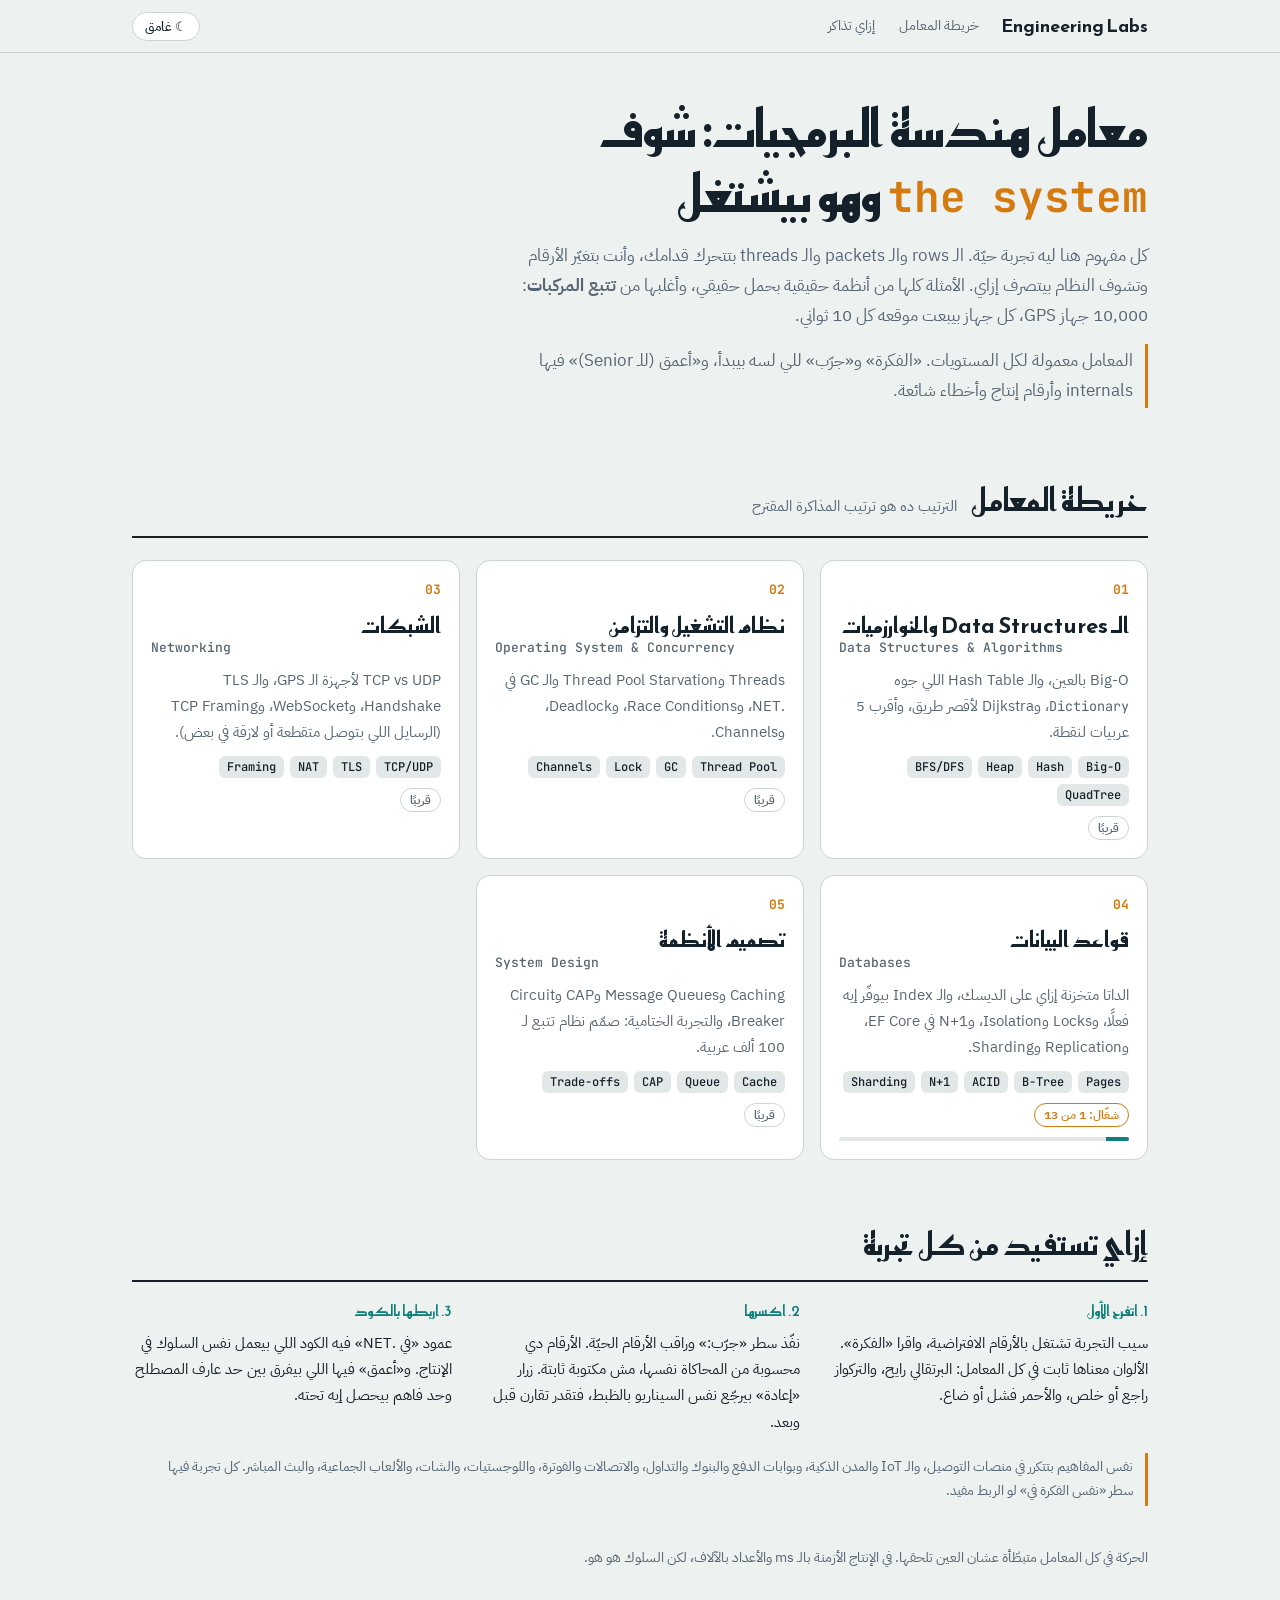
==== index.html @ b07ad706 "chore: project rules, roadmap, shared engine/theme and home page - CLAUDE.md: structure, sim contrac" ====
<!doctype html>
<html lang="ar" dir="rtl">
<head>
<meta charset="utf-8">
<meta name="viewport" content="width=device-width,initial-scale=1">
<title>Engineering Labs</title>
<meta name="description" content="معامل تفاعلية بالعربي لمفاهيم هندسة البرمجيات: Databases، OS، Networking، DSA، System Design، بمحاكاة حيّة من عالم تتبع المركبات.">
<script>try{var t=localStorage.getItem('labs-theme');if(t)document.documentElement.setAttribute('data-theme',t)}catch(e){}</script>
<link rel="preconnect" href="https://fonts.googleapis.com">
<link rel="preconnect" href="https://fonts.gstatic.com" crossorigin>
<link rel="stylesheet" href="https://fonts.googleapis.com/css2?family=IBM+Plex+Sans+Arabic:wght@400;500;600;700&family=JetBrains+Mono:wght@400;600;700&family=Reem+Kufi:wght@500;700&display=swap">
<link rel="stylesheet" href="shared/theme.css">
</head>
<body>
<header class="topbar"><div class="topbar-in">
  <a class="brand" href="./">Engineering Labs</a>
  <nav class="topnav" aria-label="المعامل">
    <a href="#map">خريطة المعامل</a><a href="#how">إزاي تذاكر</a>
  </nav>
  <button class="theme-btn" type="button">الوضع</button>
</div></header>

<main class="wrap">
<section class="hero">
  <h1>معامل هندسة البرمجيات: شوف <span class="en">the system</span> وهو بيشتغل</h1>
  <p>كل مفهوم هنا ليه تجربة حيّة. الـ rows والـ packets والـ threads بتتحرك قدامك، وأنت بتغيّر الأرقام وتشوف النظام بيتصرف إزاي. الأمثلة كلها من أنظمة حقيقية بحمل حقيقي، وأغلبها من <b>تتبع المركبات</b>: 10,000 جهاز GPS، كل جهاز بيبعت موقعه كل 10 ثواني.</p>
  <p class="note">المعامل معمولة لكل المستويات. «الفكرة» و«جرّب» للي لسه بيبدأ، و«أعمق (للـ Senior)» فيها internals وأرقام إنتاج وأخطاء شائعة.</p>
</section>

<section class="chapter" id="map">
  <div class="chapter-head"><h2>خريطة المعامل</h2><p>الترتيب ده هو ترتيب المذاكرة المقترح</p></div>
  <div class="labs-grid">

    <div class="lab-tile" aria-disabled="true">
      <span class="num">01</span>
      <h3>الـ Data Structures والخوارزميات<span class="en">Data Structures &amp; Algorithms</span></h3>
      <p>Big-O بالعين، والـ Hash Table اللي جوه <code>Dictionary</code>، وDijkstra لأقصر طريق، وأقرب 5 عربيات لنقطة.</p>
      <div class="chips"><span class="chip">Big-O</span><span class="chip">Hash</span><span class="chip">Heap</span><span class="chip">BFS/DFS</span><span class="chip">QuadTree</span></div>
      <span class="status soon">قريبًا</span>
    </div>

    <div class="lab-tile" aria-disabled="true">
      <span class="num">02</span>
      <h3>نظام التشغيل والتزامن<span class="en">Operating System &amp; Concurrency</span></h3>
      <p>Threads وThread Pool Starvation والـ GC في .NET، وRace Conditions، وDeadlock، وChannels.</p>
      <div class="chips"><span class="chip">Thread Pool</span><span class="chip">GC</span><span class="chip">Lock</span><span class="chip">Channels</span></div>
      <span class="status soon">قريبًا</span>
    </div>

    <div class="lab-tile" aria-disabled="true">
      <span class="num">03</span>
      <h3>الشبكات<span class="en">Networking</span></h3>
      <p>TCP vs UDP لأجهزة الـ GPS، والـ TLS Handshake، وWebSocket، وTCP Framing (الرسايل اللي بتوصل متقطعة أو لازقة في بعض).</p>
      <div class="chips"><span class="chip">TCP/UDP</span><span class="chip">TLS</span><span class="chip">NAT</span><span class="chip">Framing</span></div>
      <span class="status soon">قريبًا</span>
    </div>

    <a class="lab-tile" href="labs/databases/">
      <span class="num">04</span>
      <h3>قواعد البيانات<span class="en">Databases</span></h3>
      <p>الداتا متخزنة إزاي على الديسك، والـ Index بيوفّر إيه فعلًا، وLocks وIsolation، وN+1 في EF Core، وReplication وSharding.</p>
      <div class="chips"><span class="chip">Pages</span><span class="chip">B-Tree</span><span class="chip">ACID</span><span class="chip">N+1</span><span class="chip">Sharding</span></div>
      <span class="status wip">شغّال: 1 من 13</span>
      <div class="progress" aria-hidden="true"><i style="width:8%"></i></div>
    </a>

    <div class="lab-tile" aria-disabled="true">
      <span class="num">05</span>
      <h3>تصميم الأنظمة<span class="en">System Design</span></h3>
      <p>Caching وMessage Queues وCAP وCircuit Breaker، والتجربة الختامية: صمّم نظام تتبع لـ 100 ألف عربية.</p>
      <div class="chips"><span class="chip">Cache</span><span class="chip">Queue</span><span class="chip">CAP</span><span class="chip">Trade-offs</span></div>
      <span class="status soon">قريبًا</span>
    </div>

  </div>
</section>

<section class="chapter" id="how">
  <div class="chapter-head"><h2>إزاي تستفيد من كل تجربة</h2></div>
  <div class="explain" style="border-top:0">
    <div><h4>1. اتفرج الأول</h4><p>سيب التجربة تشتغل بالأرقام الافتراضية، واقرا «الفكرة». الألوان معناها ثابت في كل المعامل: البرتقالي رايح، والتركواز راجع أو خلص، والأحمر فشل أو ضاع.</p></div>
    <div><h4>2. اكسرها</h4><p>نفّذ سطر «جرّب:» وراقب الأرقام الحيّة. الأرقام دي محسوبة من المحاكاة نفسها، مش مكتوبة ثابتة. زرار «إعادة» بيرجّع نفس السيناريو بالظبط، فتقدر تقارن قبل وبعد.</p></div>
    <div><h4>3. اربطها بالكود</h4><p>عمود «في .NET» فيه الكود اللي بيعمل نفس السلوك في الإنتاج. و«أعمق» فيها اللي بيفرق بين حد عارف المصطلح وحد فاهم بيحصل إيه تحته.</p></div>
  </div>
  <p class="note" style="margin-top:18px">نفس المفاهيم بتتكرر في منصات التوصيل، والـ IoT والمدن الذكية، وبوابات الدفع والبنوك والتداول، والاتصالات والفوترة، واللوجستيات، والشات، والألعاب الجماعية، والبث المباشر. كل تجربة فيها سطر «نفس الفكرة في» لو الربط مفيد.</p>
</section>

<footer class="page-foot">الحركة في كل المعامل متبطّأة عشان العين تلحقها. في الإنتاج الأزمنة بالـ ms والأعداد بالآلاف، لكن السلوك هو هو.</footer>
</main>

<script src="shared/helpers.js"></script>
<script src="shared/engine.js"></script>
<script>Lab.boot()</script>
</body>
</html>
---- shared/theme.css ----
/* Engineering Labs — shared theme. Tokens only; no hardcoded colors elsewhere. */
:root{
  --bg:#EDF1F0; --surface:#FFFFFF; --sunk:#E2E8E7; --ink:#14202A; --muted:#566573; --line:#CBD5D7;
  --accent:#D47A0E; --accent-2:#11807A; --violet:#5D55A6; --good:#2C8A4D; --bad:#C2412D;
  --f-display:"Reem Kufi","IBM Plex Sans Arabic",system-ui,sans-serif;
  --f-body:"IBM Plex Sans Arabic",system-ui,-apple-system,"Segoe UI",Tahoma,sans-serif;
  --f-mono:"JetBrains Mono",ui-monospace,Menlo,Consolas,monospace;
  color-scheme:light;
}
@media (prefers-color-scheme: dark){:root:not([data-theme="light"]){
  --bg:#0E151B; --surface:#152029; --sunk:#1A2731; --ink:#E4EBEE; --muted:#93A3AE; --line:#2A3A46;
  --accent:#F0A23B; --accent-2:#3AB7AE; --violet:#A19AE8; --good:#5BC27F; --bad:#EF6C55; color-scheme:dark}}
:root[data-theme="dark"]{
  --bg:#0E151B; --surface:#152029; --sunk:#1A2731; --ink:#E4EBEE; --muted:#93A3AE; --line:#2A3A46;
  --accent:#F0A23B; --accent-2:#3AB7AE; --violet:#A19AE8; --good:#5BC27F; --bad:#EF6C55; color-scheme:dark}

*{box-sizing:border-box}
html{-webkit-text-size-adjust:100%}
body{margin:0;background:var(--bg);color:var(--ink);font-family:var(--f-body);font-size:16px;line-height:1.75}
a{color:var(--accent-2)}
:focus-visible{outline:2px solid var(--accent-2);outline-offset:2px;border-radius:4px}
.en,code,kbd{font-family:var(--f-mono);direction:ltr;unicode-bidi:isolate}
code{font-size:.9em}

/* ---------- top bar ---------- */
.topbar{position:sticky;top:0;z-index:10;background:var(--bg);border-bottom:1px solid var(--line)}
.topbar-in{max-width:1080px;margin:0 auto;padding-inline:clamp(16px,4vw,32px);display:flex;gap:12px;align-items:center;min-height:52px}
.brand{font-family:var(--f-display);font-weight:700;font-size:18px;white-space:nowrap;color:var(--ink);text-decoration:none}
.topnav{display:flex;gap:4px;overflow-x:auto;min-width:0;flex:1;scrollbar-width:none}
.topnav::-webkit-scrollbar{display:none}
.topnav a{font-size:14px;color:var(--muted);text-decoration:none;padding:4px 10px;border-radius:999px;white-space:nowrap}
.topnav a:hover{color:var(--ink);background:var(--sunk)}
.theme-btn{flex:none;font:500 13px/1 var(--f-body);background:var(--surface);color:var(--ink);border:1px solid var(--line);border-radius:999px;padding:7px 12px;cursor:pointer}
.theme-btn:hover{border-color:var(--accent-2)}

/* ---------- page ---------- */
.wrap{max-width:1080px;margin:0 auto;padding-inline:clamp(16px,4vw,32px);padding-block:0 72px}
.hero{padding-block:44px 8px;display:grid;gap:14px}
.hero h1{font-family:var(--f-display);font-weight:700;font-size:clamp(30px,6vw,52px);line-height:1.25;margin:0;text-wrap:balance}
.hero h1 .en{font-weight:700;color:var(--accent);font-size:.82em}
.hero p{max-width:66ch;color:var(--muted);font-size:17px;margin:0}
.legend{display:flex;flex-wrap:wrap;gap:8px 18px;font-size:14px;color:var(--muted)}
.legend span{display:inline-flex;align-items:center;gap:8px}
.legend i{width:10px;height:10px;border-radius:50%;display:inline-block;flex:none}
.note{font-size:14px;color:var(--muted);border-inline-start:3px solid var(--accent);padding:2px 12px;margin:0}

.chapter{margin-top:56px;scroll-margin-top:70px}
.chapter-head{display:flex;align-items:baseline;gap:14px;flex-wrap:wrap;border-bottom:2px solid var(--ink);padding-bottom:8px}
.chapter-head h2{font-family:var(--f-display);font-size:clamp(24px,3.6vw,32px);margin:0}
.chapter-head p{margin:0;color:var(--muted);font-size:15px}

/* ---------- lab card ---------- */
.lab{background:var(--surface);border:1px solid var(--line);border-radius:14px;padding:clamp(14px,3vw,26px);display:grid;gap:16px;margin-top:22px;scroll-margin-top:70px;min-width:0}
.lab-head{display:grid;gap:6px}
.lab-title{display:flex;flex-wrap:wrap;gap:6px 12px;align-items:center}
.terms{font-family:var(--f-mono);font-weight:700;font-size:clamp(17px,2.6vw,23px);margin:0;line-height:1.4;direction:ltr;text-align:right;text-wrap:balance}
.terms .sep{color:var(--line);font-weight:400}
.level{font:600 12px/1 var(--f-body);padding:5px 9px;border-radius:999px;border:1px solid currentColor;white-space:nowrap}
.level.l1{color:var(--good)} .level.l2{color:var(--accent)} .level.l3{color:var(--bad)}
.lede{margin:0;color:var(--muted);max-width:72ch}

.stage{position:relative;border-radius:10px;overflow:hidden;background:var(--sunk);border:1px solid var(--line);display:flex;flex-direction:column}
.stage canvas{display:block;width:100%;height:290px;touch-action:pan-y}
/* toolbar sits above the canvas (in flow) so it never covers the drawing */
.stage-bar{order:-1;display:flex;flex-wrap:wrap;gap:6px;padding:8px;border-bottom:1px solid var(--line);background:var(--surface)}
.stage-err{position:absolute;inset:auto 8px 8px 8px;background:var(--surface);color:var(--bad);border:1px solid var(--bad);border-radius:8px;padding:6px 10px;font:500 13px/1.5 var(--f-mono);direction:ltr;text-align:left}
.btn{font:500 13px/1.4 var(--f-body);background:var(--surface);color:var(--ink);border:1px solid var(--line);border-radius:8px;padding:5px 11px;cursor:pointer}
.btn:hover{border-color:var(--accent-2)}
.btn.act{border-color:var(--accent);color:var(--accent);font-weight:600}

.controls{display:grid;grid-template-columns:repeat(auto-fit,minmax(min(200px,100%),1fr));gap:14px 22px;align-items:end}
.ctl{display:grid;gap:4px;font-size:14px;min-width:0}
.ctl .row{display:flex;justify-content:space-between;gap:8px;align-items:baseline}
.ctl output{font-family:var(--f-mono);font-size:13px;color:var(--accent-2);direction:ltr;white-space:nowrap}
input[type=range]{width:100%;accent-color:var(--accent-2);margin:0}
.seg{display:inline-flex;flex-wrap:wrap;border:1px solid var(--line);border-radius:8px;overflow:hidden;width:max-content;max-width:100%}
.seg button,.btn{unicode-bidi:plaintext}
.seg button{font:500 13px/1.4 var(--f-body);background:transparent;color:var(--muted);border:0;padding:6px 12px;cursor:pointer}
.seg button+button{border-inline-start:1px solid var(--line)}
.seg button[aria-pressed="true"]{background:var(--ink);color:var(--surface)}

/* cell borders via negative margins: works for any count without grey filler cells */
.stats{display:grid;grid-template-columns:repeat(auto-fit,minmax(min(140px,45%),1fr));background:var(--surface);border:1px solid var(--line);border-radius:10px;overflow:hidden;margin:0}
.stat{background:var(--surface);padding:8px 12px;min-width:0;border-inline-end:1px solid var(--line);border-bottom:1px solid var(--line);margin-inline-end:-1px;margin-bottom:-1px}
.stat dt{font-size:12px;color:var(--muted);line-height:1.5}
.stat dd{margin:0;font-family:var(--f-mono);font-size:17px;font-weight:600;font-variant-numeric:tabular-nums;direction:ltr;text-align:right;overflow-wrap:anywhere}
.stat.good dd{color:var(--good)} .stat.bad dd{color:var(--bad)} .stat.warn dd{color:var(--accent)}
.caption{margin:0;padding:10px 14px;background:var(--sunk);border-radius:8px;font-size:15px;min-height:3.6em}
.caption b{font-family:var(--f-mono);color:var(--accent-2);font-weight:600;margin-inline-end:6px}

.explain{display:grid;grid-template-columns:repeat(auto-fit,minmax(min(250px,100%),1fr));gap:18px 28px;border-top:1px solid var(--line);padding-top:16px}
.explain > div{min-width:0;display:grid;gap:6px;align-content:start}
.explain h4{font-family:var(--f-display);font-weight:500;font-size:15px;margin:0;color:var(--accent-2)}
.explain p{margin:0;font-size:15px}
.try{color:var(--muted);font-size:14px}
.try::before{content:"جرّب: ";color:var(--accent);font-weight:600}
.also{color:var(--muted);font-size:14px}
.also::before{content:"نفس الفكرة في: ";color:var(--violet);font-weight:600}

.deep{border:1px dashed var(--line);border-radius:10px;padding:0 14px}
.deep summary{cursor:pointer;padding:10px 0;font-family:var(--f-display);font-weight:500;color:var(--violet)}
.deep[open]{padding-bottom:12px}
.deep ul{margin:0;padding-inline-start:20px;display:grid;gap:6px;font-size:15px}

pre{direction:ltr;text-align:left;background:var(--sunk);border:1px solid var(--line);border-radius:8px;padding:10px 12px;overflow-x:auto;font:12.5px/1.65 var(--f-mono);margin:0;color:var(--ink);max-width:100%}
pre .c{color:var(--muted)}
pre .k{color:var(--violet)}

/* ---------- glossary / tables ---------- */
.gloss-wrap{overflow-x:auto;margin-top:18px;border:1px solid var(--line);border-radius:12px;background:var(--surface)}
table{border-collapse:collapse;width:100%;min-width:560px;font-size:15px}
th,td{padding:9px 14px;text-align:right;border-bottom:1px solid var(--line);vertical-align:top}
th{font-size:13px;color:var(--muted);font-weight:500;background:var(--sunk)}
td:first-child{font-family:var(--f-mono);font-weight:600;white-space:nowrap;direction:ltr;text-align:right}
tbody tr:last-child td{border-bottom:0}

.related{display:grid;grid-template-columns:repeat(auto-fit,minmax(min(240px,100%),1fr));gap:12px;margin-top:18px}
.related a,.related div{display:grid;gap:2px;background:var(--surface);border:1px solid var(--line);border-radius:12px;padding:12px 14px;text-decoration:none;color:var(--ink)}
.related div{border-style:dashed}
.related a:hover{border-color:var(--accent-2)}
.related b{font-family:var(--f-display);font-weight:500}
.related span{font-size:14px;color:var(--muted)}

.upcoming{list-style:none;margin:18px 0 0;padding:0;display:grid;grid-template-columns:repeat(auto-fit,minmax(min(260px,100%),1fr));gap:8px}
.upcoming li{border:1px dashed var(--line);border-radius:10px;padding:8px 12px;font-size:14px;color:var(--muted)}
.upcoming li b{font-family:var(--f-mono);font-weight:600;color:var(--ink);direction:ltr;unicode-bidi:isolate}

footer.page-foot{margin-top:40px;color:var(--muted);font-size:14px}

/* ---------- home: lab map ---------- */
.labs-grid{display:grid;grid-template-columns:repeat(auto-fit,minmax(min(300px,100%),1fr));gap:16px;margin-top:22px}
.lab-tile{background:var(--surface);border:1px solid var(--line);border-radius:14px;padding:18px;display:grid;gap:10px;align-content:start;color:var(--ink);text-decoration:none;position:relative}
a.lab-tile:hover{border-color:var(--accent-2)}
.lab-tile .num{font-family:var(--f-mono);font-weight:700;color:var(--accent);font-size:13px}
.lab-tile h3{font-family:var(--f-display);font-weight:700;font-size:22px;margin:0;line-height:1.3}
.lab-tile h3 .en{display:block;font-size:13px;color:var(--muted);font-weight:500}
.lab-tile p{margin:0;font-size:15px;color:var(--muted)}
.lab-tile .chips{display:flex;flex-wrap:wrap;gap:6px}
.chip{font:500 12px/1.5 var(--f-mono);direction:ltr;background:var(--sunk);border-radius:6px;padding:2px 8px;color:var(--ink)}
.status{font:600 12px/1 var(--f-body);padding:5px 9px;border-radius:999px;justify-self:start}
.status.live{background:var(--accent-2);color:var(--surface)}
.status.wip{border:1px solid var(--accent);color:var(--accent)}
.status.soon{border:1px solid var(--line);color:var(--muted)}
.progress{height:4px;background:var(--sunk);border-radius:2px;overflow:hidden}
.progress i{display:block;height:100%;background:var(--accent-2)}

@media (max-width:520px){.stage canvas{height:320px}.stat dd{font-size:15px}.hero{padding-block:28px 4px}}
@media (prefers-reduced-motion: reduce){*{scroll-behavior:auto!important}}
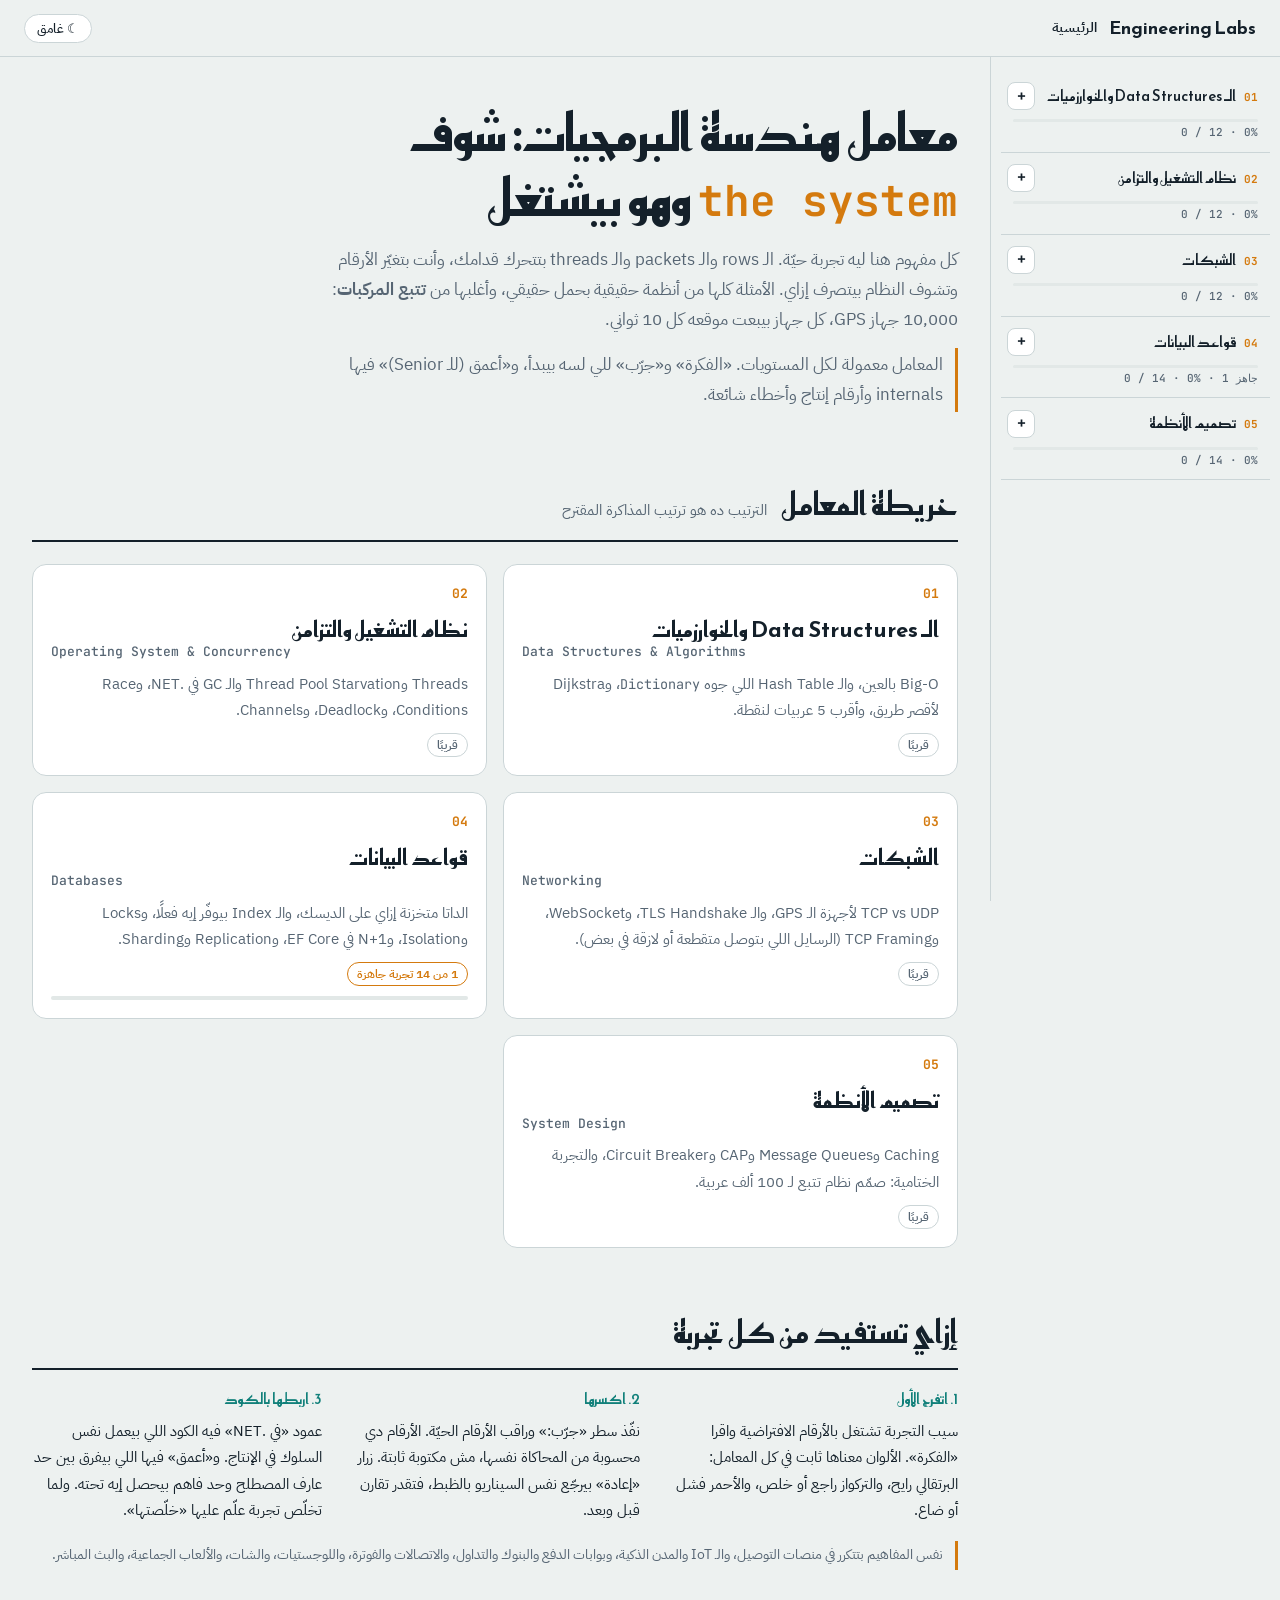
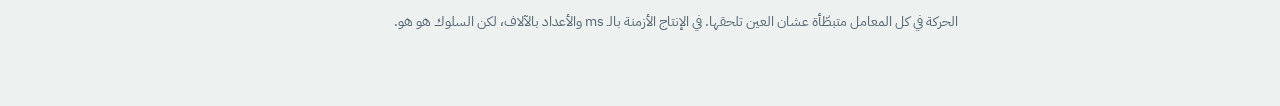
==== commit 40b9dacd: "refactor: convert site to a single-page app that runs from file:// - one root index.html: topbar wit" ====
--- a/index.html
+++ b/index.html
@@ -12,84 +12,28 @@
 <link rel="stylesheet" href="shared/theme.css">
 </head>
 <body>
+<!-- a button, not href="#main": every hash is a route here -->
+<button type="button" class="skip" onclick="document.getElementById('main').focus()">تخطّى للمحتوى</button>
 <header class="topbar"><div class="topbar-in">
-  <a class="brand" href="./">Engineering Labs</a>
-  <nav class="topnav" aria-label="المعامل">
-    <a href="#map">خريطة المعامل</a><a href="#how">إزاي تذاكر</a>
-  </nav>
-  <button class="theme-btn" type="button">الوضع</button>
+  <button type="button" class="menu-btn" aria-label="قائمة المعامل" aria-expanded="false" aria-controls="side">☰</button>
+  <a class="brand" href="#/">Engineering Labs</a>
+  <nav class="crumbs" id="crumbs" aria-label="أنت فين"></nav>
+  <button type="button" class="theme-btn">الوضع</button>
 </div></header>
 
-<main class="wrap">
-<section class="hero">
-  <h1>معامل هندسة البرمجيات: شوف <span class="en">the system</span> وهو بيشتغل</h1>
-  <p>كل مفهوم هنا ليه تجربة حيّة. الـ rows والـ packets والـ threads بتتحرك قدامك، وأنت بتغيّر الأرقام وتشوف النظام بيتصرف إزاي. الأمثلة كلها من أنظمة حقيقية بحمل حقيقي، وأغلبها من <b>تتبع المركبات</b>: 10,000 جهاز GPS، كل جهاز بيبعت موقعه كل 10 ثواني.</p>
-  <p class="note">المعامل معمولة لكل المستويات. «الفكرة» و«جرّب» للي لسه بيبدأ، و«أعمق (للـ Senior)» فيها internals وأرقام إنتاج وأخطاء شائعة.</p>
-</section>
+<div class="shell">
+  <aside class="side" id="side" aria-label="المعامل">
+    <nav id="side-nav"></nav>
+  </aside>
+  <div class="scrim" aria-hidden="true"></div>
+  <main class="wrap" id="main" tabindex="-1"></main>
+</div>
 
-<section class="chapter" id="map">
-  <div class="chapter-head"><h2>خريطة المعامل</h2><p>الترتيب ده هو ترتيب المذاكرة المقترح</p></div>
-  <div class="labs-grid">
-
-    <div class="lab-tile" aria-disabled="true">
-      <span class="num">01</span>
-      <h3>الـ Data Structures والخوارزميات<span class="en">Data Structures &amp; Algorithms</span></h3>
-      <p>Big-O بالعين، والـ Hash Table اللي جوه <code>Dictionary</code>، وDijkstra لأقصر طريق، وأقرب 5 عربيات لنقطة.</p>
-      <div class="chips"><span class="chip">Big-O</span><span class="chip">Hash</span><span class="chip">Heap</span><span class="chip">BFS/DFS</span><span class="chip">QuadTree</span></div>
-      <span class="status soon">قريبًا</span>
-    </div>
-
-    <div class="lab-tile" aria-disabled="true">
-      <span class="num">02</span>
-      <h3>نظام التشغيل والتزامن<span class="en">Operating System &amp; Concurrency</span></h3>
-      <p>Threads وThread Pool Starvation والـ GC في .NET، وRace Conditions، وDeadlock، وChannels.</p>
-      <div class="chips"><span class="chip">Thread Pool</span><span class="chip">GC</span><span class="chip">Lock</span><span class="chip">Channels</span></div>
-      <span class="status soon">قريبًا</span>
-    </div>
-
-    <div class="lab-tile" aria-disabled="true">
-      <span class="num">03</span>
-      <h3>الشبكات<span class="en">Networking</span></h3>
-      <p>TCP vs UDP لأجهزة الـ GPS، والـ TLS Handshake، وWebSocket، وTCP Framing (الرسايل اللي بتوصل متقطعة أو لازقة في بعض).</p>
-      <div class="chips"><span class="chip">TCP/UDP</span><span class="chip">TLS</span><span class="chip">NAT</span><span class="chip">Framing</span></div>
-      <span class="status soon">قريبًا</span>
-    </div>
-
-    <a class="lab-tile" href="labs/databases/">
-      <span class="num">04</span>
-      <h3>قواعد البيانات<span class="en">Databases</span></h3>
-      <p>الداتا متخزنة إزاي على الديسك، والـ Index بيوفّر إيه فعلًا، وLocks وIsolation، وN+1 في EF Core، وReplication وSharding.</p>
-      <div class="chips"><span class="chip">Pages</span><span class="chip">B-Tree</span><span class="chip">ACID</span><span class="chip">N+1</span><span class="chip">Sharding</span></div>
-      <span class="status wip">شغّال: 1 من 13</span>
-      <div class="progress" aria-hidden="true"><i style="width:8%"></i></div>
-    </a>
-
-    <div class="lab-tile" aria-disabled="true">
-      <span class="num">05</span>
-      <h3>تصميم الأنظمة<span class="en">System Design</span></h3>
-      <p>Caching وMessage Queues وCAP وCircuit Breaker، والتجربة الختامية: صمّم نظام تتبع لـ 100 ألف عربية.</p>
-      <div class="chips"><span class="chip">Cache</span><span class="chip">Queue</span><span class="chip">CAP</span><span class="chip">Trade-offs</span></div>
-      <span class="status soon">قريبًا</span>
-    </div>
-
-  </div>
-</section>
-
-<section class="chapter" id="how">
-  <div class="chapter-head"><h2>إزاي تستفيد من كل تجربة</h2></div>
-  <div class="explain" style="border-top:0">
-    <div><h4>1. اتفرج الأول</h4><p>سيب التجربة تشتغل بالأرقام الافتراضية، واقرا «الفكرة». الألوان معناها ثابت في كل المعامل: البرتقالي رايح، والتركواز راجع أو خلص، والأحمر فشل أو ضاع.</p></div>
-    <div><h4>2. اكسرها</h4><p>نفّذ سطر «جرّب:» وراقب الأرقام الحيّة. الأرقام دي محسوبة من المحاكاة نفسها، مش مكتوبة ثابتة. زرار «إعادة» بيرجّع نفس السيناريو بالظبط، فتقدر تقارن قبل وبعد.</p></div>
-    <div><h4>3. اربطها بالكود</h4><p>عمود «في .NET» فيه الكود اللي بيعمل نفس السلوك في الإنتاج. و«أعمق» فيها اللي بيفرق بين حد عارف المصطلح وحد فاهم بيحصل إيه تحته.</p></div>
-  </div>
-  <p class="note" style="margin-top:18px">نفس المفاهيم بتتكرر في منصات التوصيل، والـ IoT والمدن الذكية، وبوابات الدفع والبنوك والتداول، والاتصالات والفوترة، واللوجستيات، والشات، والألعاب الجماعية، والبث المباشر. كل تجربة فيها سطر «نفس الفكرة في» لو الربط مفيد.</p>
-</section>
-
-<footer class="page-foot">الحركة في كل المعامل متبطّأة عشان العين تلحقها. في الإنتاج الأزمنة بالـ ms والأعداد بالآلاف، لكن السلوك هو هو.</footer>
-</main>
-
+<noscript><p style="padding:24px">الموقع محتاج JavaScript عشان المحاكاة تشتغل.</p></noscript>
 <script src="shared/helpers.js"></script>
 <script src="shared/engine.js"></script>
-<script>Lab.boot()</script>
+<script src="shared/catalog.js"></script>
+<script src="shared/app.js"></script>
+<script>Lab.app.start()</script>
 </body>
 </html>
--- a/shared/theme.css
+++ b/shared/theme.css
@@ -15,6 +15,8 @@
   --accent:#F0A23B; --accent-2:#3AB7AE; --violet:#A19AE8; --good:#5BC27F; --bad:#EF6C55; color-scheme:dark}
 
 *{box-sizing:border-box}
+[hidden]{display:none!important}
+[tabindex="-1"]:focus{outline:none}
 html{-webkit-text-size-adjust:100%}
 body{margin:0;background:var(--bg);color:var(--ink);font-family:var(--f-body);font-size:16px;line-height:1.75}
 a{color:var(--accent-2)}
@@ -22,19 +24,83 @@
 .en,code,kbd{font-family:var(--f-mono);direction:ltr;unicode-bidi:isolate}
 code{font-size:.9em}
 
-/* ---------- top bar ---------- */
-.topbar{position:sticky;top:0;z-index:10;background:var(--bg);border-bottom:1px solid var(--line)}
-.topbar-in{max-width:1080px;margin:0 auto;padding-inline:clamp(16px,4vw,32px);display:flex;gap:12px;align-items:center;min-height:52px}
-.brand{font-family:var(--f-display);font-weight:700;font-size:18px;white-space:nowrap;color:var(--ink);text-decoration:none}
-.topnav{display:flex;gap:4px;overflow-x:auto;min-width:0;flex:1;scrollbar-width:none}
-.topnav::-webkit-scrollbar{display:none}
-.topnav a{font-size:14px;color:var(--muted);text-decoration:none;padding:4px 10px;border-radius:999px;white-space:nowrap}
-.topnav a:hover{color:var(--ink);background:var(--sunk)}
-.theme-btn{flex:none;font:500 13px/1 var(--f-body);background:var(--surface);color:var(--ink);border:1px solid var(--line);border-radius:999px;padding:7px 12px;cursor:pointer}
-.theme-btn:hover{border-color:var(--accent-2)}
+/* ---------- app shell: top bar + sidebar (right, RTL) + main ---------- */
+:root{--top-h:56px;--side-w:290px}
+.skip{position:absolute;inset-inline-start:8px;top:-60px;z-index:40;font:600 14px var(--f-body);background:var(--ink);color:var(--surface);border:0;border-radius:8px;padding:8px 14px;cursor:pointer}
+.skip:focus{top:8px}
+.topbar{position:sticky;top:0;z-index:30;background:var(--bg);border-bottom:1px solid var(--line)}
+.topbar-in{display:flex;gap:12px;align-items:center;height:var(--top-h);padding-inline:clamp(12px,3vw,24px)}
+.brand{font-family:var(--f-display);font-weight:700;font-size:18px;white-space:nowrap;color:var(--ink);text-decoration:none;flex:none}
+.crumbs{display:flex;align-items:center;gap:6px;min-width:0;flex:1;font-size:14px;color:var(--muted);overflow:hidden;white-space:nowrap}
+.crumbs a{color:var(--muted);text-decoration:none;flex:none}
+.crumbs a:hover{color:var(--ink)}
+.crumbs [aria-current]{color:var(--ink);font-weight:600;overflow:hidden;text-overflow:ellipsis;min-width:0}
+.crumb-sep{color:var(--line);flex:none}
+.theme-btn,.menu-btn{flex:none;font:500 13px/1 var(--f-body);background:var(--surface);color:var(--ink);border:1px solid var(--line);border-radius:999px;padding:7px 12px;cursor:pointer}
+.theme-btn:hover,.menu-btn:hover{border-color:var(--accent-2)}
+.menu-btn{display:none;font-size:16px;padding:6px 11px}
+
+.shell{display:grid;grid-template-columns:var(--side-w) minmax(0,1fr);align-items:start}
+.side{position:sticky;top:var(--top-h);height:calc(100vh - var(--top-h));overflow-y:auto;border-inline-end:1px solid var(--line);background:var(--bg);padding:14px 10px 40px;overscroll-behavior:contain}
+.side-lab{padding:8px 6px 10px;border-bottom:1px solid var(--line)}
+.side-head{display:flex;align-items:center;gap:6px}
+.side-title{flex:1;min-width:0;font-family:var(--f-display);font-weight:500;font-size:15px;color:var(--ink);text-decoration:none;padding:4px 6px;border-radius:8px;display:flex;gap:8px;align-items:baseline}
+.side-title:hover,.side-title.active{background:var(--sunk)}
+.side-title .num{font:700 11px var(--f-mono);color:var(--accent)}
+.side-toggle{flex:none;width:28px;height:28px;border-radius:8px;border:1px solid var(--line);background:var(--surface);color:var(--ink);font:600 15px/1 var(--f-mono);cursor:pointer}
+.side-prog{height:3px;background:var(--sunk);border-radius:2px;overflow:hidden;margin:6px 6px 2px}
+.side-prog i{display:block;height:100%;background:var(--good)}
+.side-meta{display:block;font:500 11px/1.6 var(--f-mono);color:var(--muted);padding-inline:6px;direction:ltr;text-align:right}
+.side-lab ul{list-style:none;margin:6px 0 0;padding:0;display:grid;gap:1px}
+.side-item{display:flex;gap:6px;align-items:baseline;font-size:14px;line-height:1.5;padding:5px 10px;border-radius:7px;color:var(--ink);text-decoration:none}
+a.side-item:hover{background:var(--sunk)}
+.side-item.active{background:var(--ink);color:var(--surface)}
+.side-item.soon{color:var(--muted);opacity:.75}
+.side-item em{font-style:normal;font-size:11px;border:1px solid var(--line);border-radius:999px;padding:0 7px;margin-inline-start:auto;white-space:nowrap}
+.side-item .tick{font-style:normal;color:var(--good);font-weight:700}
+.side-item.active .tick{color:inherit}
+.scrim{display:none}
+
+@media (max-width:900px){
+  .shell{display:block}
+  .menu-btn{display:inline-block}
+  .side{position:fixed;top:0;inset-inline-start:0;bottom:0;height:100%;width:min(86vw,320px);z-index:50;transform:translateX(100%);transition:transform .2s ease;box-shadow:none}
+  .drawer-open .side{transform:none;box-shadow:0 0 40px rgba(0,0,0,.3)}
+  .drawer-open .scrim{display:block;position:fixed;inset:0;z-index:45;background:rgba(0,0,0,.4)}
+  .brand{font-size:16px}
+  .crumbs{font-size:13px}
+}
+@media (max-width:520px){.crumbs a,.crumbs .crumb-sep{display:none}}
 
 /* ---------- page ---------- */
-.wrap{max-width:1080px;margin:0 auto;padding-inline:clamp(16px,4vw,32px);padding-block:0 72px}
+.wrap{max-width:1000px;width:100%;margin:0 auto;padding-inline:clamp(14px,4vw,32px);padding-block:0 72px;outline:none}
+.loading{padding:60px 0;color:var(--muted)}
+.muted{color:var(--muted);font-size:14px}
+.num-lg{font:700 14px var(--f-mono);color:var(--accent)}
+.hero-cta{display:flex;gap:12px;align-items:center;flex-wrap:wrap}
+.hero-cta .btn{text-decoration:none;font-size:14px;padding:8px 14px}
+.lesson-kicker{margin:28px 0 -8px;font-size:13px;color:var(--muted)}
+
+.lesson-list{list-style:none;margin:16px 0 0;padding:0;display:grid;gap:8px}
+.lesson-row{display:grid;grid-template-columns:auto 1fr auto;grid-template-areas:"n t s" "n e s";gap:0 12px;align-items:center;background:var(--surface);border:1px solid var(--line);border-radius:12px;padding:10px 14px;color:var(--ink);text-decoration:none}
+a.lesson-row:hover{border-color:var(--accent-2)}
+.lesson-row.soon{border-style:dashed;color:var(--muted)}
+.lesson-row .num{grid-area:n;font:700 13px var(--f-mono);color:var(--accent)}
+.lesson-row b{grid-area:t;font-weight:600}
+.lesson-row .en{grid-area:e;font-size:12px;color:var(--muted);text-align:right}
+.lesson-row .status{grid-area:s}
+
+.lesson-foot{display:grid;gap:16px;margin-top:22px}
+.done-btn{justify-self:start;font:600 14px var(--f-body);border:1px solid var(--good);color:var(--good);background:var(--surface);border-radius:999px;padding:8px 16px;cursor:pointer}
+.done-btn[aria-pressed="true"]{background:var(--good);color:var(--surface)}
+.pager{display:grid;grid-template-columns:1fr 1fr;gap:12px}
+.pager a{display:grid;gap:2px;background:var(--surface);border:1px solid var(--line);border-radius:12px;padding:12px 14px;text-decoration:none;color:var(--ink);min-width:0}
+.pager a:hover{border-color:var(--accent-2)}
+.pager span{font-size:13px;color:var(--muted)}
+.pager b{font-weight:600;overflow-wrap:anywhere}
+.pager i{font-style:normal;font-size:12px;color:var(--violet)}
+.pager-next{text-align:left}
+@media (max-width:520px){.pager{grid-template-columns:1fr}}
 .hero{padding-block:44px 8px;display:grid;gap:14px}
 .hero h1{font-family:var(--f-display);font-weight:700;font-size:clamp(30px,6vw,52px);line-height:1.25;margin:0;text-wrap:balance}
 .hero h1 .en{font-weight:700;color:var(--accent);font-size:.82em}
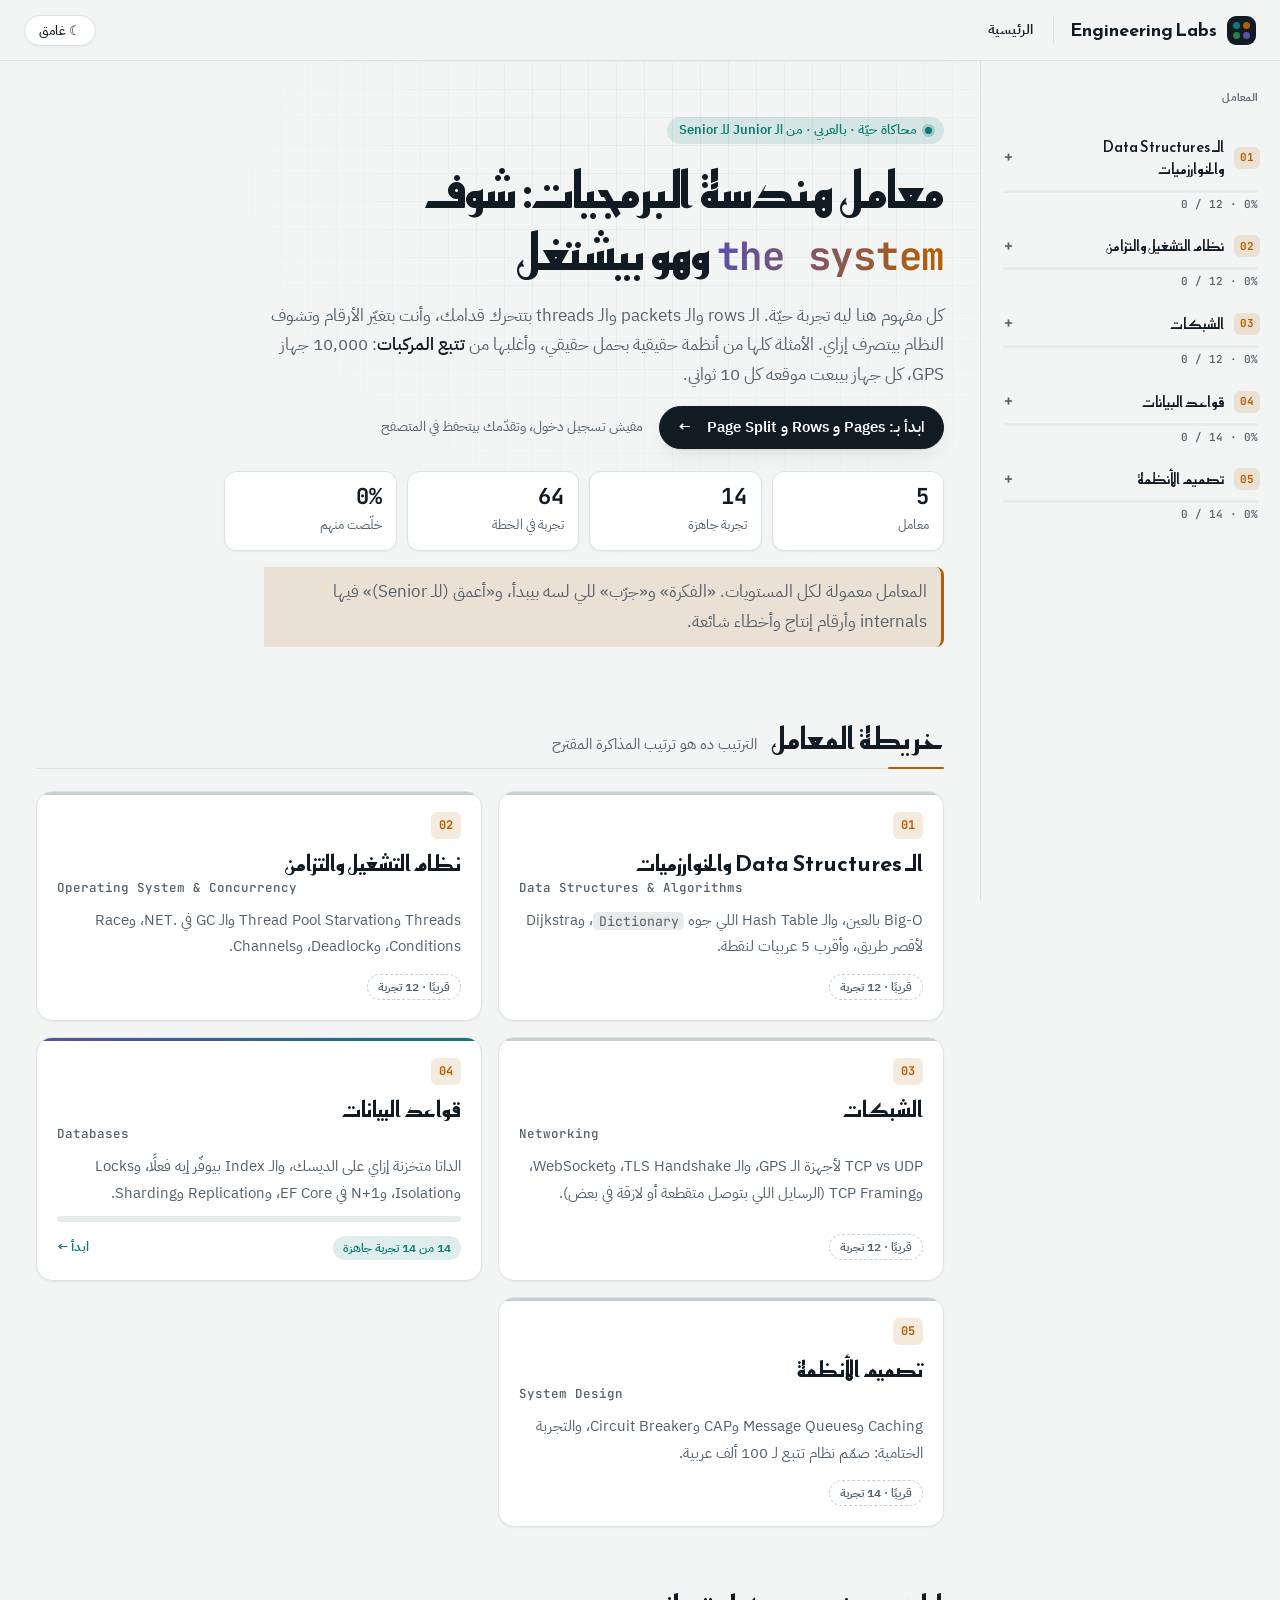
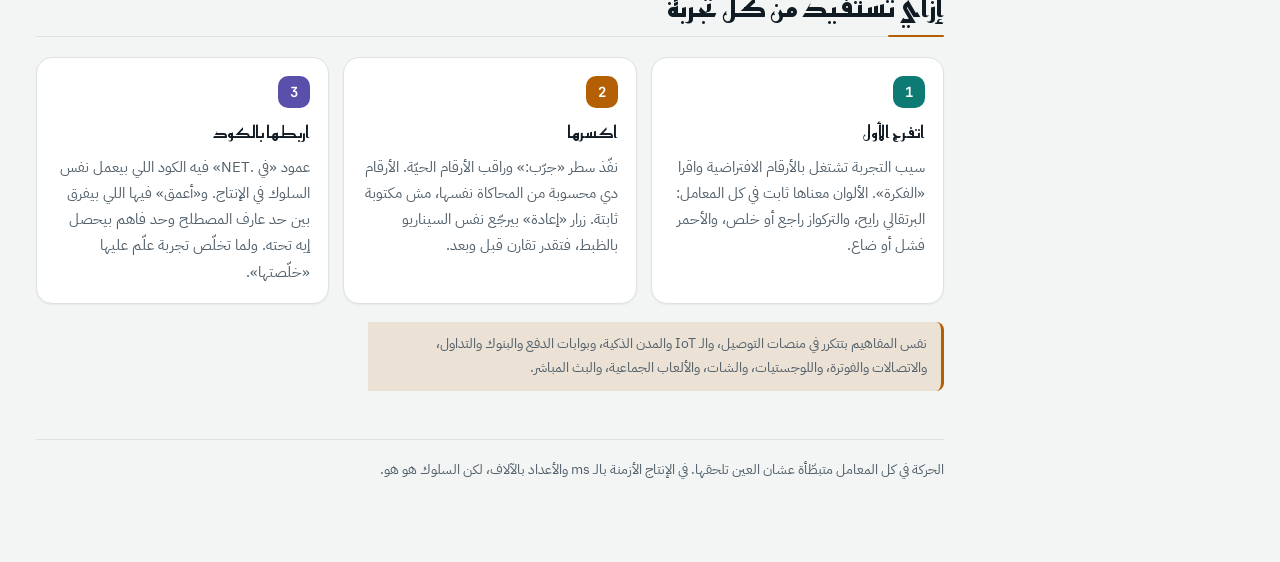
==== commit 1dc498b8: "ui: refresh shell, palette and lesson layout - Palette: higher-contrast tokens (same color meanings)" ====
--- a/index.html
+++ b/index.html
@@ -16,10 +16,10 @@
 <button type="button" class="skip" onclick="document.getElementById('main').focus()">تخطّى للمحتوى</button>
 <header class="topbar"><div class="topbar-in">
   <button type="button" class="menu-btn" aria-label="قائمة المعامل" aria-expanded="false" aria-controls="side">☰</button>
-  <a class="brand" href="#/">Engineering Labs</a>
+  <a class="brand" href="#/"><span class="brand-mark" aria-hidden="true"><i></i><i></i><i></i><i></i></span>Engineering Labs</a>
   <nav class="crumbs" id="crumbs" aria-label="أنت فين"></nav>
   <button type="button" class="theme-btn">الوضع</button>
-</div></header>
+</div><div class="read-prog" aria-hidden="true"><i></i></div></header>
 
 <div class="shell">
   <aside class="side" id="side" aria-label="المعامل">
--- a/shared/theme.css
+++ b/shared/theme.css
@@ -1,214 +1,345 @@
-/* Engineering Labs — shared theme. Tokens only; no hardcoded colors elsewhere. */
+/* Engineering Labs — shared theme. Tokens only; no hardcoded colors elsewhere.
+   The 10 base tokens are read by the canvas too (engine.js → s.C), so their meaning never changes:
+   accent = request going / new row · accent-2 = reply / stored / done · violet = third actor · good · bad.
+   Everything else (soft fills, borders, shadows) is derived from them with color-mix(). */
 :root{
-  --bg:#EDF1F0; --surface:#FFFFFF; --sunk:#E2E8E7; --ink:#14202A; --muted:#566573; --line:#CBD5D7;
-  --accent:#D47A0E; --accent-2:#11807A; --violet:#5D55A6; --good:#2C8A4D; --bad:#C2412D;
+  --bg:#F3F5F4; --surface:#FFFFFF; --sunk:#E7ECEB; --ink:#111B24; --muted:#52606B; --line:#C6D0D3;
+  --accent:#B45F03; --accent-2:#0D7A74; --violet:#5A50AB; --good:#22804A; --bad:#C13A25;
   --f-display:"Reem Kufi","IBM Plex Sans Arabic",system-ui,sans-serif;
   --f-body:"IBM Plex Sans Arabic",system-ui,-apple-system,"Segoe UI",Tahoma,sans-serif;
   --f-mono:"JetBrains Mono",ui-monospace,Menlo,Consolas,monospace;
+  --sh1:6%; --sh2:16%; --shadow-c:var(--ink);
   color-scheme:light;
 }
 @media (prefers-color-scheme: dark){:root:not([data-theme="light"]){
-  --bg:#0E151B; --surface:#152029; --sunk:#1A2731; --ink:#E4EBEE; --muted:#93A3AE; --line:#2A3A46;
-  --accent:#F0A23B; --accent-2:#3AB7AE; --violet:#A19AE8; --good:#5BC27F; --bad:#EF6C55; color-scheme:dark}}
+  --bg:#0A1016; --surface:#111A22; --sunk:#16212B; --ink:#E7EEF1; --muted:#97A6B1; --line:#2B3A47;
+  --accent:#F3A643; --accent-2:#41C2B8; --violet:#A9A2F2; --good:#5FCB86; --bad:#F2735C; --sh1:70%; --sh2:90%; --shadow-c:var(--bg); color-scheme:dark}}
 :root[data-theme="dark"]{
-  --bg:#0E151B; --surface:#152029; --sunk:#1A2731; --ink:#E4EBEE; --muted:#93A3AE; --line:#2A3A46;
-  --accent:#F0A23B; --accent-2:#3AB7AE; --violet:#A19AE8; --good:#5BC27F; --bad:#EF6C55; color-scheme:dark}
+  --bg:#0A1016; --surface:#111A22; --sunk:#16212B; --ink:#E7EEF1; --muted:#97A6B1; --line:#2B3A47;
+  --accent:#F3A643; --accent-2:#41C2B8; --violet:#A9A2F2; --good:#5FCB86; --bad:#F2735C; --sh1:70%; --sh2:90%; --shadow-c:var(--bg); color-scheme:dark}
+
+/* derived (UI only; the canvas keeps using the base tokens) */
+:root{
+  --hair:color-mix(in srgb,var(--line) 62%,var(--surface));
+  --raise:color-mix(in srgb,var(--surface) 55%,var(--sunk));
+  --accent-soft:color-mix(in srgb,var(--accent) 13%,transparent);
+  --a2-soft:color-mix(in srgb,var(--accent-2) 13%,transparent);
+  --violet-soft:color-mix(in srgb,var(--violet) 13%,transparent);
+  --good-soft:color-mix(in srgb,var(--good) 14%,transparent);
+  --bad-soft:color-mix(in srgb,var(--bad) 13%,transparent);
+  --shadow-1:0 1px 2px color-mix(in srgb,var(--shadow-c) var(--sh1),transparent);
+  --shadow-2:0 1px 2px color-mix(in srgb,var(--shadow-c) var(--sh1),transparent),0 8px 24px -10px color-mix(in srgb,var(--shadow-c) var(--sh2),transparent);
+  --r-sm:8px; --r-md:12px; --r-lg:16px;
+  --ease:cubic-bezier(.2,.7,.2,1);
+}
 
 *{box-sizing:border-box}
 [hidden]{display:none!important}
 [tabindex="-1"]:focus{outline:none}
-html{-webkit-text-size-adjust:100%}
-body{margin:0;background:var(--bg);color:var(--ink);font-family:var(--f-body);font-size:16px;line-height:1.75}
-a{color:var(--accent-2)}
-:focus-visible{outline:2px solid var(--accent-2);outline-offset:2px;border-radius:4px}
+html{-webkit-text-size-adjust:100%;scroll-padding-top:80px}
+body{margin:0;background:var(--bg);color:var(--ink);font-family:var(--f-body);font-size:16px;line-height:1.75;-webkit-font-smoothing:antialiased;text-rendering:optimizeLegibility}
+::selection{background:var(--a2-soft);color:var(--ink)}
+a{color:var(--accent-2);text-underline-offset:3px;text-decoration-thickness:1px}
+a:hover{text-decoration-thickness:2px}
+:focus-visible{outline:2px solid var(--accent-2);outline-offset:2px;border-radius:6px}
 .en,code,kbd{font-family:var(--f-mono);direction:ltr;unicode-bidi:isolate}
-code{font-size:.9em}
+code{font-size:.88em;overflow-wrap:anywhere;background:var(--sunk);border-radius:5px;padding:.05em .4em}
+kbd{font-size:11px;line-height:1;border:1px solid var(--line);border-bottom-width:2px;border-radius:5px;padding:2px 5px;background:var(--surface);color:var(--ink)}
+b,strong{font-weight:600}
 
 /* ---------- app shell: top bar + sidebar (right, RTL) + main ---------- */
-:root{--top-h:56px;--side-w:290px}
-.skip{position:absolute;inset-inline-start:8px;top:-60px;z-index:40;font:600 14px var(--f-body);background:var(--ink);color:var(--surface);border:0;border-radius:8px;padding:8px 14px;cursor:pointer}
+:root{--top-h:60px;--side-w:300px}
+.skip{position:absolute;inset-inline-start:8px;top:-60px;z-index:40;font:600 14px var(--f-body);background:var(--ink);color:var(--surface);border:0;border-radius:var(--r-sm);padding:8px 14px;cursor:pointer}
 .skip:focus{top:8px}
-.topbar{position:sticky;top:0;z-index:30;background:var(--bg);border-bottom:1px solid var(--line)}
-.topbar-in{display:flex;gap:12px;align-items:center;height:var(--top-h);padding-inline:clamp(12px,3vw,24px)}
-.brand{font-family:var(--f-display);font-weight:700;font-size:18px;white-space:nowrap;color:var(--ink);text-decoration:none;flex:none}
-.crumbs{display:flex;align-items:center;gap:6px;min-width:0;flex:1;font-size:14px;color:var(--muted);overflow:hidden;white-space:nowrap}
-.crumbs a{color:var(--muted);text-decoration:none;flex:none}
-.crumbs a:hover{color:var(--ink)}
-.crumbs [aria-current]{color:var(--ink);font-weight:600;overflow:hidden;text-overflow:ellipsis;min-width:0}
+.topbar{position:sticky;top:0;z-index:30;background:color-mix(in srgb,var(--bg) 84%,transparent);-webkit-backdrop-filter:saturate(1.4) blur(12px);backdrop-filter:saturate(1.4) blur(12px);border-bottom:1px solid var(--hair)}
+.topbar-in{display:flex;gap:14px;align-items:center;height:var(--top-h);padding-inline:clamp(12px,3vw,24px)}
+.brand{display:inline-flex;align-items:center;gap:10px;font-family:var(--f-display);font-weight:700;font-size:18px;white-space:nowrap;color:var(--ink);text-decoration:none;flex:none}
+.brand-mark{display:grid;grid-template-columns:repeat(2,7px);gap:3px;padding:6px;border-radius:9px;background:var(--ink);flex:none}
+.brand-mark i{width:7px;height:7px;border-radius:50%;background:var(--accent)}
+.brand-mark i:nth-child(2){background:var(--accent-2)}
+.brand-mark i:nth-child(3){background:var(--violet)}
+.brand-mark i:nth-child(4){background:var(--good)}
+.crumbs{display:flex;align-items:center;gap:6px;min-width:0;flex:1;font-size:14px;color:var(--muted);overflow:hidden;white-space:nowrap;padding-inline-start:14px;border-inline-start:1px solid var(--hair);margin-inline-start:2px}
+.crumbs a{color:var(--muted);text-decoration:none;flex:none;border-radius:6px;padding:2px 6px}
+.crumbs a:hover{color:var(--ink);background:var(--sunk)}
+.crumbs [aria-current]{color:var(--ink);font-weight:600;overflow:hidden;text-overflow:ellipsis;min-width:0;padding:2px 6px}
 .crumb-sep{color:var(--line);flex:none}
-.theme-btn,.menu-btn{flex:none;font:500 13px/1 var(--f-body);background:var(--surface);color:var(--ink);border:1px solid var(--line);border-radius:999px;padding:7px 12px;cursor:pointer}
-.theme-btn:hover,.menu-btn:hover{border-color:var(--accent-2)}
-.menu-btn{display:none;font-size:16px;padding:6px 11px}
+.theme-btn,.menu-btn{flex:none;font:500 13px/1 var(--f-body);background:var(--surface);color:var(--ink);border:1px solid var(--hair);border-radius:999px;padding:8px 14px;cursor:pointer;box-shadow:var(--shadow-1);transition:border-color .15s,background .15s}
+.theme-btn:hover,.menu-btn:hover{border-color:var(--accent-2);background:var(--raise)}
+.menu-btn{display:none;font-size:17px;padding:6px 11px}
+/* reading progress for long lessons (app.js fills it) */
+.read-prog{position:absolute;inset-inline:0;bottom:-1px;height:2px;pointer-events:none;opacity:0;transition:opacity .2s}
+.read-prog i{display:block;height:100%;width:100%;background:linear-gradient(to left,var(--accent-2),var(--violet));transform-origin:right;transform:scaleX(0)}
+.is-lesson .read-prog{opacity:1}
 
 .shell{display:grid;grid-template-columns:var(--side-w) minmax(0,1fr);align-items:start}
-.side{position:sticky;top:var(--top-h);height:calc(100vh - var(--top-h));overflow-y:auto;border-inline-end:1px solid var(--line);background:var(--bg);padding:14px 10px 40px;overscroll-behavior:contain}
-.side-lab{padding:8px 6px 10px;border-bottom:1px solid var(--line)}
+.side{position:sticky;top:var(--top-h);height:calc(100vh - var(--top-h));height:calc(100dvh - var(--top-h));overflow-y:auto;border-inline-end:1px solid var(--hair);background:var(--bg);padding:16px 12px 48px;overscroll-behavior:contain;scrollbar-width:thin;scrollbar-color:var(--line) transparent}
+.side-cap{font:600 11px/1 var(--f-body);letter-spacing:.02em;color:var(--muted);padding:4px 10px 10px}
+.side-lab{padding:6px 0 8px;border-radius:var(--r-md)}
+.side-lab + .side-lab{margin-top:2px}
+.side-lab.current{background:var(--surface);box-shadow:var(--shadow-1);border:1px solid var(--hair);padding-inline:4px}
 .side-head{display:flex;align-items:center;gap:6px}
-.side-title{flex:1;min-width:0;font-family:var(--f-display);font-weight:500;font-size:15px;color:var(--ink);text-decoration:none;padding:4px 6px;border-radius:8px;display:flex;gap:8px;align-items:baseline}
-.side-title:hover,.side-title.active{background:var(--sunk)}
-.side-title .num{font:700 11px var(--f-mono);color:var(--accent)}
-.side-toggle{flex:none;width:28px;height:28px;border-radius:8px;border:1px solid var(--line);background:var(--surface);color:var(--ink);font:600 15px/1 var(--f-mono);cursor:pointer}
-.side-prog{height:3px;background:var(--sunk);border-radius:2px;overflow:hidden;margin:6px 6px 2px}
-.side-prog i{display:block;height:100%;background:var(--good)}
-.side-meta{display:block;font:500 11px/1.6 var(--f-mono);color:var(--muted);padding-inline:6px;direction:ltr;text-align:right}
-.side-lab ul{list-style:none;margin:6px 0 0;padding:0;display:grid;gap:1px}
-.side-item{display:flex;gap:6px;align-items:baseline;font-size:14px;line-height:1.5;padding:5px 10px;border-radius:7px;color:var(--ink);text-decoration:none}
+.side-title{flex:1;min-width:0;font-family:var(--f-display);font-weight:500;font-size:15px;line-height:1.45;color:var(--ink);text-decoration:none;padding:6px 8px;border-radius:var(--r-sm);display:flex;gap:10px;align-items:center}
+.side-title:hover{background:var(--sunk)}
+.side-title.active{background:var(--a2-soft)}
+.side-title .num{flex:none;display:inline-grid;place-items:center;min-width:26px;height:22px;border-radius:6px;font:700 11px/1 var(--f-mono);color:var(--accent);background:var(--accent-soft)}
+.side-toggle{flex:none;width:30px;height:30px;display:grid;place-items:center;border-radius:var(--r-sm);border:1px solid transparent;background:transparent;color:var(--muted);font:600 15px/1 var(--f-mono);cursor:pointer;transition:background .15s,color .15s}
+.side-toggle:hover{background:var(--sunk);color:var(--ink);border-color:var(--hair)}
+.side-prog{height:3px;background:var(--sunk);border-radius:2px;overflow:hidden;margin:4px 10px 2px}
+.side-prog i{display:block;height:100%;background:var(--good);border-radius:2px}
+.side-meta{display:block;font:500 11px/1.7 var(--f-mono);color:var(--muted);padding-inline:10px;direction:ltr;text-align:right}
+.side-lab ul{list-style:none;margin:6px 0 2px;padding:0 0 0;display:grid;gap:1px;position:relative}
+.side-item{position:relative;display:flex;gap:8px;align-items:baseline;font-size:14px;line-height:1.5;padding:6px 10px;border-radius:var(--r-sm);color:var(--ink);text-decoration:none;transition:background .12s}
+.side-item .n{flex:none;font:600 10.5px/1 var(--f-mono);color:var(--muted);min-width:18px;direction:ltr}
 a.side-item:hover{background:var(--sunk)}
-.side-item.active{background:var(--ink);color:var(--surface)}
-.side-item.soon{color:var(--muted);opacity:.75}
-.side-item em{font-style:normal;font-size:11px;border:1px solid var(--line);border-radius:999px;padding:0 7px;margin-inline-start:auto;white-space:nowrap}
-.side-item .tick{font-style:normal;color:var(--good);font-weight:700}
-.side-item.active .tick{color:inherit}
+.side-item.active{background:var(--a2-soft);color:var(--ink);font-weight:600}
+.side-item.active::before{content:"";position:absolute;inset-inline-start:0;top:7px;bottom:7px;width:3px;border-radius:3px;background:var(--accent-2)}
+.side-item.active .n{color:var(--accent-2)}
+.side-item.soon{color:var(--muted);opacity:.72}
+.side-item em{font-style:normal;font-size:10.5px;line-height:1.6;border:1px solid var(--hair);border-radius:999px;padding:0 7px;margin-inline-start:auto;white-space:nowrap}
+.side-item .tick{flex:none;font-style:normal;font-size:10px;font-weight:700;line-height:1;width:16px;height:16px;display:inline-grid;place-items:center;border-radius:50%;background:var(--good);color:var(--surface);margin-inline-start:auto;align-self:center;order:2}
 .scrim{display:none}
 
 @media (max-width:900px){
   .shell{display:block}
   .menu-btn{display:inline-block}
-  .side{position:fixed;top:0;inset-inline-start:0;bottom:0;height:100%;width:min(86vw,320px);z-index:50;transform:translateX(100%);transition:transform .2s ease;box-shadow:none}
-  .drawer-open .side{transform:none;box-shadow:0 0 40px rgba(0,0,0,.3)}
-  .drawer-open .scrim{display:block;position:fixed;inset:0;z-index:45;background:rgba(0,0,0,.4)}
+  /* closed drawer is display:none (a translated one still widens the scrollable area) */
+  .side{display:none;position:fixed;top:0;inset-inline-start:0;bottom:0;height:100%;width:min(86vw,330px);z-index:50;background:var(--surface);border-inline-end:1px solid var(--hair)}
+  .drawer-open .side{display:block;box-shadow:var(--shadow-2);animation:drawer-in .22s var(--ease)}
+  .drawer-open .scrim{display:block;position:fixed;inset:0;z-index:45;background:color-mix(in srgb,var(--ink) 40%,transparent);-webkit-backdrop-filter:blur(2px);backdrop-filter:blur(2px)}
+  .side-lab.current{background:var(--raise)}
   .brand{font-size:16px}
   .crumbs{font-size:13px}
 }
-@media (max-width:520px){.crumbs a,.crumbs .crumb-sep{display:none}}
+@keyframes drawer-in{from{transform:translateX(100%)}to{transform:none}}
+@media (max-width:520px){
+  .crumbs a,.crumbs .crumb-sep{display:none}
+  .crumbs{padding-inline-start:10px}
+  .brand-mark{display:none}
+}
 
 /* ---------- page ---------- */
-.wrap{max-width:1000px;width:100%;margin:0 auto;padding-inline:clamp(14px,4vw,32px);padding-block:0 72px;outline:none}
-.loading{padding:60px 0;color:var(--muted)}
+.wrap{max-width:1040px;width:100%;margin:0 auto;padding-inline:clamp(14px,4vw,36px);padding-block:0 80px;outline:none}
+.loading{padding:64px 0;color:var(--muted);display:flex;align-items:center;gap:12px}
+.loading::before{content:"";width:18px;height:18px;border-radius:50%;border:2px solid var(--line);border-top-color:var(--accent-2);animation:spin .8s linear infinite}
+@keyframes spin{to{transform:rotate(360deg)}}
 .muted{color:var(--muted);font-size:14px}
-.num-lg{font:700 14px var(--f-mono);color:var(--accent)}
-.hero-cta{display:flex;gap:12px;align-items:center;flex-wrap:wrap}
-.hero-cta .btn{text-decoration:none;font-size:14px;padding:8px 14px}
-.lesson-kicker{margin:28px 0 -8px;font-size:13px;color:var(--muted)}
-
-.lesson-list{list-style:none;margin:16px 0 0;padding:0;display:grid;gap:8px}
-.lesson-row{display:grid;grid-template-columns:auto 1fr auto;grid-template-areas:"n t s" "n e s";gap:0 12px;align-items:center;background:var(--surface);border:1px solid var(--line);border-radius:12px;padding:10px 14px;color:var(--ink);text-decoration:none}
-a.lesson-row:hover{border-color:var(--accent-2)}
-.lesson-row.soon{border-style:dashed;color:var(--muted)}
-.lesson-row .num{grid-area:n;font:700 13px var(--f-mono);color:var(--accent)}
-.lesson-row b{grid-area:t;font-weight:600}
-.lesson-row .en{grid-area:e;font-size:12px;color:var(--muted);text-align:right}
+.num-lg{justify-self:start;font:700 13px/1 var(--f-mono);color:var(--accent);background:var(--accent-soft);border-radius:999px;padding:6px 12px}
+.hero-cta{display:flex;gap:12px 16px;align-items:center;flex-wrap:wrap;margin:6px 0 0}
+.hero-cta .btn{text-decoration:none;font-size:15px;padding:10px 18px;border-radius:999px}
+.hero-cta .btn.act,.btn.primary{background:var(--ink);color:var(--surface);border-color:var(--ink);font-weight:600;box-shadow:var(--shadow-2)}
+.hero-cta .btn.act:hover,.btn.primary:hover{background:color-mix(in srgb,var(--ink) 86%,var(--accent-2));border-color:transparent}
+.hero-cta .btn.act::after,.btn.primary::after{content:"←";margin-inline-start:10px;display:inline-block;transition:transform .15s var(--ease)}
+.hero-cta .btn.act:hover::after,.btn.primary:hover::after{transform:translateX(-3px)}
+.lesson-kicker{display:flex;flex-wrap:wrap;align-items:center;gap:8px;margin:30px 0 -6px;font-size:13px;color:var(--muted)}
+.lesson-kicker .pill{font:600 12px/1 var(--f-body);color:var(--accent-2);background:var(--a2-soft);border-radius:999px;padding:6px 10px}
+.lesson-kicker a{color:var(--muted);text-decoration:none}
+.lesson-kicker a:hover{color:var(--ink);text-decoration:underline}
+
+.lesson-list{list-style:none;margin:18px 0 0;padding:0;display:grid;gap:8px;counter-reset:none}
+.lesson-row{display:grid;grid-template-columns:auto 1fr auto;grid-template-areas:"n t s" "n e s";gap:0 14px;align-items:center;background:var(--surface);border:1px solid var(--hair);border-radius:var(--r-md);padding:12px 16px;color:var(--ink);text-decoration:none;box-shadow:var(--shadow-1);transition:border-color .15s,transform .15s var(--ease),box-shadow .15s}
+a.lesson-row:hover{border-color:color-mix(in srgb,var(--accent-2) 55%,var(--hair));box-shadow:var(--shadow-2);transform:translateY(-1px)}
+.lesson-row.soon{border-style:dashed;color:var(--muted);background:transparent;box-shadow:none}
+.lesson-row .num{grid-area:n;display:grid;place-items:center;width:38px;height:38px;border-radius:10px;font:700 13px var(--f-mono);color:var(--accent);background:var(--accent-soft)}
+.lesson-row.soon .num{background:var(--sunk);color:var(--muted)}
+.lesson-row.is-done .num{background:var(--good-soft);color:var(--good)}
+.lesson-row b{grid-area:t;font-weight:600;line-height:1.5}
+.lesson-row .en{grid-area:e;font-size:12px;color:var(--muted);text-align:right;line-height:1.6}
 .lesson-row .status{grid-area:s}
-
-.lesson-foot{display:grid;gap:16px;margin-top:22px}
-.done-btn{justify-self:start;font:600 14px var(--f-body);border:1px solid var(--good);color:var(--good);background:var(--surface);border-radius:999px;padding:8px 16px;cursor:pointer}
-.done-btn[aria-pressed="true"]{background:var(--good);color:var(--surface)}
+.lesson-row .go{grid-area:s;color:var(--muted);font-size:18px;transition:transform .15s var(--ease),color .15s}
+a.lesson-row:hover .go{color:var(--accent-2);transform:translateX(-3px)}
+
+.lesson-foot{display:grid;gap:16px;margin-top:26px}
+.done-btn{justify-self:start;display:inline-flex;align-items:center;gap:8px;font:600 14px var(--f-body);border:1px solid var(--good);color:var(--good);background:var(--surface);border-radius:999px;padding:9px 18px;cursor:pointer;box-shadow:var(--shadow-1);transition:background .15s,color .15s}
+.done-btn:hover{background:var(--good-soft)}
+.done-btn[aria-pressed="true"]{background:var(--good);color:var(--surface);border-color:var(--good)}
 .pager{display:grid;grid-template-columns:1fr 1fr;gap:12px}
-.pager a{display:grid;gap:2px;background:var(--surface);border:1px solid var(--line);border-radius:12px;padding:12px 14px;text-decoration:none;color:var(--ink);min-width:0}
-.pager a:hover{border-color:var(--accent-2)}
-.pager span{font-size:13px;color:var(--muted)}
+.pager a{display:grid;gap:2px;background:var(--surface);border:1px solid var(--hair);border-radius:var(--r-md);padding:14px 16px;text-decoration:none;color:var(--ink);min-width:0;box-shadow:var(--shadow-1);transition:border-color .15s,box-shadow .15s,transform .15s var(--ease)}
+.pager a:hover{border-color:color-mix(in srgb,var(--accent-2) 55%,var(--hair));box-shadow:var(--shadow-2);transform:translateY(-1px)}
+.pager span{font-size:13px;color:var(--muted);display:flex;align-items:center;gap:8px}
+.pager-next span{justify-content:flex-end}
 .pager b{font-weight:600;overflow-wrap:anywhere}
 .pager i{font-style:normal;font-size:12px;color:var(--violet)}
 .pager-next{text-align:left}
-@media (max-width:520px){.pager{grid-template-columns:1fr}}
-.hero{padding-block:44px 8px;display:grid;gap:14px}
-.hero h1{font-family:var(--f-display);font-weight:700;font-size:clamp(30px,6vw,52px);line-height:1.25;margin:0;text-wrap:balance}
-.hero h1 .en{font-weight:700;color:var(--accent);font-size:.82em}
-.hero p{max-width:66ch;color:var(--muted);font-size:17px;margin:0}
-.legend{display:flex;flex-wrap:wrap;gap:8px 18px;font-size:14px;color:var(--muted)}
-.legend span{display:inline-flex;align-items:center;gap:8px}
+.pager kbd{font-weight:500}
+.kbd-hint{font-size:12px;color:var(--muted);margin:0;text-align:center}
+@media (max-width:520px){.pager{grid-template-columns:1fr}.pager-next{text-align:right}.pager-next span{justify-content:flex-start}.kbd-hint,.pager kbd{display:none}}
+@media (hover:none){.kbd-hint,.pager kbd{display:none}}
+
+.hero{padding-block:48px 8px;display:grid;gap:16px}
+.hero h1{font-family:var(--f-display);font-weight:700;font-size:clamp(30px,5.6vw,50px);line-height:1.25;margin:0;text-wrap:balance;letter-spacing:-.005em}
+.hero h1 .en{font-weight:700;font-size:.78em;background:linear-gradient(to left,var(--accent),var(--violet));-webkit-background-clip:text;background-clip:text;color:transparent}
+.hero p{max-width:68ch;color:var(--muted);font-size:17px;margin:0}
+.hero p b{color:var(--ink)}
+.hero-home{position:relative;padding-block:56px 12px}
+.hero-home::before{content:"";position:absolute;inset:0 calc(-1*clamp(14px,4vw,36px)) -40px;z-index:-1;pointer-events:none;
+  background-image:linear-gradient(var(--hair) 1px,transparent 1px),linear-gradient(90deg,var(--hair) 1px,transparent 1px);background-size:28px 28px;
+  -webkit-mask-image:radial-gradient(ellipse 70% 80% at 70% 20%,var(--ink) 0,transparent 75%);mask-image:radial-gradient(ellipse 70% 80% at 70% 20%,var(--ink) 0,transparent 75%);opacity:.7}
+.eyebrow{justify-self:start;display:inline-flex;align-items:center;gap:8px;font:600 12.5px/1 var(--f-body);color:var(--accent-2);background:var(--a2-soft);border-radius:999px;padding:7px 12px}
+.eyebrow::before{content:"";width:7px;height:7px;border-radius:50%;background:var(--accent-2);box-shadow:0 0 0 3px color-mix(in srgb,var(--accent-2) 25%,transparent)}
+.kpis{display:grid;grid-template-columns:repeat(auto-fit,minmax(min(150px,45%),1fr));gap:10px;margin-top:6px;max-width:720px}
+.kpi{background:var(--surface);border:1px solid var(--hair);border-radius:var(--r-md);padding:12px 14px;box-shadow:var(--shadow-1)}
+.kpi b{display:block;font:700 22px/1.2 var(--f-mono);direction:ltr;text-align:right;color:var(--ink)}
+.kpi span{font-size:13px;color:var(--muted)}
+.legend{display:flex;flex-wrap:wrap;gap:8px;font-size:13.5px;color:var(--ink)}
+.legend span{display:inline-flex;align-items:center;gap:8px;background:var(--surface);border:1px solid var(--hair);border-radius:999px;padding:5px 12px 5px 10px}
 .legend i{width:10px;height:10px;border-radius:50%;display:inline-block;flex:none}
-.note{font-size:14px;color:var(--muted);border-inline-start:3px solid var(--accent);padding:2px 12px;margin:0}
-
-.chapter{margin-top:56px;scroll-margin-top:70px}
-.chapter-head{display:flex;align-items:baseline;gap:14px;flex-wrap:wrap;border-bottom:2px solid var(--ink);padding-bottom:8px}
-.chapter-head h2{font-family:var(--f-display);font-size:clamp(24px,3.6vw,32px);margin:0}
+.note{font-size:14px;color:var(--muted);background:var(--accent-soft);border-inline-start:3px solid var(--accent);border-radius:0 var(--r-sm) var(--r-sm) 0;padding:10px 14px;margin:0;max-width:72ch}
+
+.chapter{margin-top:60px;scroll-margin-top:80px}
+.chapter-head{display:flex;align-items:baseline;gap:6px 14px;flex-wrap:wrap;padding-bottom:10px;border-bottom:1px solid var(--hair);position:relative}
+.chapter-head::after{content:"";position:absolute;inset-inline-start:0;bottom:-1px;width:56px;height:2px;border-radius:2px;background:var(--accent)}
+.chapter-head h2{font-family:var(--f-display);font-size:clamp(23px,3.4vw,30px);margin:0;line-height:1.3}
 .chapter-head p{margin:0;color:var(--muted);font-size:15px}
 
+/* home: how to use */
+.steps{list-style:none;margin:20px 0 0;padding:0;display:grid;grid-template-columns:repeat(auto-fit,minmax(min(260px,100%),1fr));gap:14px}
+.steps li{background:var(--surface);border:1px solid var(--hair);border-radius:var(--r-lg);padding:18px;display:grid;gap:6px;align-content:start;box-shadow:var(--shadow-1)}
+.steps .step-n{width:32px;height:32px;border-radius:10px;display:grid;place-items:center;font:700 14px var(--f-mono);color:var(--surface);background:var(--accent-2)}
+.steps li:nth-child(2) .step-n{background:var(--accent)}
+.steps li:nth-child(3) .step-n{background:var(--violet)}
+.steps h4{font-family:var(--f-display);font-weight:500;font-size:17px;margin:4px 0 0}
+.steps p{margin:0;font-size:15px;color:var(--muted)}
+
 /* ---------- lab card ---------- */
-.lab{background:var(--surface);border:1px solid var(--line);border-radius:14px;padding:clamp(14px,3vw,26px);display:grid;gap:16px;margin-top:22px;scroll-margin-top:70px;min-width:0}
-.lab-head{display:grid;gap:6px}
-.lab-title{display:flex;flex-wrap:wrap;gap:6px 12px;align-items:center}
-.terms{font-family:var(--f-mono);font-weight:700;font-size:clamp(17px,2.6vw,23px);margin:0;line-height:1.4;direction:ltr;text-align:right;text-wrap:balance}
+.lab{background:var(--surface);border:1px solid var(--hair);border-radius:var(--r-lg);padding:clamp(16px,3vw,28px);display:grid;gap:18px;margin-top:22px;scroll-margin-top:80px;min-width:0;box-shadow:var(--shadow-2)}
+.lab-head{display:grid;gap:8px}
+.lab-title{display:flex;flex-wrap:wrap;gap:8px 12px;align-items:center}
+.terms{font-family:var(--f-mono);font-weight:700;font-size:clamp(18px,2.6vw,24px);margin:0;line-height:1.4;direction:ltr;text-align:right;text-wrap:balance;letter-spacing:-.01em}
 .terms .sep{color:var(--line);font-weight:400}
-.level{font:600 12px/1 var(--f-body);padding:5px 9px;border-radius:999px;border:1px solid currentColor;white-space:nowrap}
-.level.l1{color:var(--good)} .level.l2{color:var(--accent)} .level.l3{color:var(--bad)}
-.lede{margin:0;color:var(--muted);max-width:72ch}
-
-.stage{position:relative;border-radius:10px;overflow:hidden;background:var(--sunk);border:1px solid var(--line);display:flex;flex-direction:column}
+.level{display:inline-flex;align-items:center;gap:6px;font:600 12px/1 var(--f-body);padding:6px 10px;border-radius:999px;white-space:nowrap}
+.level::before{content:"";width:6px;height:6px;border-radius:50%;background:currentColor}
+.level.l1{color:var(--good);background:var(--good-soft)} .level.l2{color:var(--accent);background:var(--accent-soft)} .level.l3{color:var(--bad);background:var(--bad-soft)}
+.lede{margin:0;color:var(--muted);max-width:74ch;font-size:16px}
+
+.stage{position:relative;border-radius:var(--r-md);overflow:hidden;background:var(--sunk);border:1px solid var(--hair);display:flex;flex-direction:column}
 .stage canvas{display:block;width:100%;height:290px;touch-action:pan-y}
 /* toolbar sits above the canvas (in flow) so it never covers the drawing */
-.stage-bar{order:-1;display:flex;flex-wrap:wrap;gap:6px;padding:8px;border-bottom:1px solid var(--line);background:var(--surface)}
-.stage-err{position:absolute;inset:auto 8px 8px 8px;background:var(--surface);color:var(--bad);border:1px solid var(--bad);border-radius:8px;padding:6px 10px;font:500 13px/1.5 var(--f-mono);direction:ltr;text-align:left}
-.btn{font:500 13px/1.4 var(--f-body);background:var(--surface);color:var(--ink);border:1px solid var(--line);border-radius:8px;padding:5px 11px;cursor:pointer}
-.btn:hover{border-color:var(--accent-2)}
-.btn.act{border-color:var(--accent);color:var(--accent);font-weight:600}
-
-.controls{display:grid;grid-template-columns:repeat(auto-fit,minmax(min(200px,100%),1fr));gap:14px 22px;align-items:end}
-.ctl{display:grid;gap:4px;font-size:14px;min-width:0}
+.stage-bar{order:-1;display:flex;flex-wrap:wrap;align-items:center;gap:6px;padding:8px 10px;border-bottom:1px solid var(--hair);background:var(--raise)}
+.stage-err{position:absolute;inset:auto 8px 8px 8px;background:var(--surface);color:var(--bad);border:1px solid var(--bad);border-radius:var(--r-sm);padding:6px 10px;font:500 13px/1.5 var(--f-mono);direction:ltr;text-align:left}
+.btn{display:inline-flex;align-items:center;gap:6px;font:500 13px/1.4 var(--f-body);background:var(--surface);color:var(--ink);border:1px solid var(--hair);border-radius:var(--r-sm);padding:6px 12px;cursor:pointer;box-shadow:var(--shadow-1);transition:border-color .15s,background .15s,color .15s,transform .1s}
+.btn:hover{border-color:var(--accent-2);background:var(--raise)}
+.btn:active{transform:translateY(1px)}
+.btn.act{border-color:color-mix(in srgb,var(--accent) 55%,var(--hair));color:var(--accent);background:var(--accent-soft);font-weight:600;box-shadow:none}
+.btn.act:hover{border-color:var(--accent);background:color-mix(in srgb,var(--accent) 20%,transparent)}
+/* play/pause/reset glyphs (labels come from engine.js) */
+.stage-bar [data-act="toggle"]::before{content:"❚❚";font-size:9px;letter-spacing:-1px;color:var(--accent-2)}
+.stage-bar [data-act="toggle"][aria-pressed="true"]::before{content:"▶";font-size:10px;letter-spacing:0}
+.stage-bar [data-act="toggle"][aria-pressed="true"]{border-color:var(--accent-2);color:var(--accent-2);background:var(--a2-soft)}
+.stage-bar [data-act="reset"]::before{content:"↻";font-size:14px;line-height:1;color:var(--muted)}
+
+.controls{display:grid;grid-template-columns:repeat(auto-fit,minmax(min(220px,100%),1fr));gap:16px 26px;align-items:end;background:var(--raise);border:1px solid var(--hair);border-radius:var(--r-md);padding:16px 18px}
+.ctl{display:grid;gap:6px;font-size:14px;min-width:0;font-weight:500}
 .ctl .row{display:flex;justify-content:space-between;gap:8px;align-items:baseline}
-.ctl output{font-family:var(--f-mono);font-size:13px;color:var(--accent-2);direction:ltr;white-space:nowrap}
-input[type=range]{width:100%;accent-color:var(--accent-2);margin:0}
-.seg{display:inline-flex;flex-wrap:wrap;border:1px solid var(--line);border-radius:8px;overflow:hidden;width:max-content;max-width:100%}
+.ctl output{font:600 12.5px/1 var(--f-mono);color:var(--accent-2);background:var(--a2-soft);border-radius:6px;padding:4px 7px;direction:ltr;white-space:nowrap}
+input[type=range]{width:100%;accent-color:var(--accent-2);margin:4px 0;cursor:pointer;height:20px}
+.seg{display:inline-flex;flex-wrap:wrap;gap:2px;padding:3px;background:var(--sunk);border:1px solid var(--hair);border-radius:10px;width:fit-content;max-width:100%}
 .seg button,.btn{unicode-bidi:plaintext}
-.seg button{font:500 13px/1.4 var(--f-body);background:transparent;color:var(--muted);border:0;padding:6px 12px;cursor:pointer}
-.seg button+button{border-inline-start:1px solid var(--line)}
-.seg button[aria-pressed="true"]{background:var(--ink);color:var(--surface)}
-
-/* cell borders via negative margins: works for any count without grey filler cells */
-.stats{display:grid;grid-template-columns:repeat(auto-fit,minmax(min(140px,45%),1fr));background:var(--surface);border:1px solid var(--line);border-radius:10px;overflow:hidden;margin:0}
-.stat{background:var(--surface);padding:8px 12px;min-width:0;border-inline-end:1px solid var(--line);border-bottom:1px solid var(--line);margin-inline-end:-1px;margin-bottom:-1px}
+.seg button{font:500 13px/1.4 var(--f-body);background:transparent;color:var(--muted);border:0;border-radius:7px;padding:6px 12px;cursor:pointer;transition:background .15s,color .15s}
+.seg button:hover{color:var(--ink)}
+.seg button[aria-pressed="true"]{background:var(--surface);color:var(--ink);font-weight:600;box-shadow:var(--shadow-1)}
+
+.stats{display:grid;grid-template-columns:repeat(auto-fit,minmax(min(150px,45%),1fr));gap:8px;margin:0}
+.stat{position:relative;background:var(--surface);border:1px solid var(--hair);border-radius:var(--r-md);padding:10px 14px 10px 12px;min-width:0;overflow:hidden}
+.stat::before{content:"";position:absolute;inset-block:10px;inset-inline-start:0;width:3px;border-radius:3px;background:var(--line)}
 .stat dt{font-size:12px;color:var(--muted);line-height:1.5}
-.stat dd{margin:0;font-family:var(--f-mono);font-size:17px;font-weight:600;font-variant-numeric:tabular-nums;direction:ltr;text-align:right;overflow-wrap:anywhere}
+.stat dd{margin:2px 0 0;font-family:var(--f-mono);font-size:18px;font-weight:600;font-variant-numeric:tabular-nums;direction:ltr;text-align:right;overflow-wrap:anywhere}
+.stat.good::before{background:var(--good)} .stat.bad::before{background:var(--bad)} .stat.warn::before{background:var(--accent)}
 .stat.good dd{color:var(--good)} .stat.bad dd{color:var(--bad)} .stat.warn dd{color:var(--accent)}
-.caption{margin:0;padding:10px 14px;background:var(--sunk);border-radius:8px;font-size:15px;min-height:3.6em}
-.caption b{font-family:var(--f-mono);color:var(--accent-2);font-weight:600;margin-inline-end:6px}
-
-.explain{display:grid;grid-template-columns:repeat(auto-fit,minmax(min(250px,100%),1fr));gap:18px 28px;border-top:1px solid var(--line);padding-top:16px}
-.explain > div{min-width:0;display:grid;gap:6px;align-content:start}
-.explain h4{font-family:var(--f-display);font-weight:500;font-size:15px;margin:0;color:var(--accent-2)}
+.stat.bad{background:color-mix(in srgb,var(--bad) 6%,var(--surface))}
+.caption{margin:0;padding:12px 16px;background:var(--a2-soft);border:1px solid color-mix(in srgb,var(--accent-2) 22%,transparent);border-radius:var(--r-md);font-size:15px;min-height:3.6em}
+.caption > b:first-child{font-family:var(--f-mono);color:var(--accent-2);font-weight:600;margin-inline-end:8px;unicode-bidi:isolate;display:inline-block}
+
+.explain{display:grid;grid-template-columns:repeat(auto-fit,minmax(min(250px,100%),1fr));gap:20px 30px;border-top:1px solid var(--hair);padding-top:20px}
+.explain > div{min-width:0;display:grid;gap:8px;align-content:start}
+.explain h4{display:flex;align-items:center;gap:8px;font-family:var(--f-display);font-weight:500;font-size:16px;margin:0;color:var(--ink)}
+.explain h4::before{content:"";width:8px;height:8px;border-radius:3px;background:var(--accent-2);flex:none}
 .explain p{margin:0;font-size:15px}
-.try{color:var(--muted);font-size:14px}
-.try::before{content:"جرّب: ";color:var(--accent);font-weight:600}
+/* lesson cards: idea + real example side by side, code gets the full width underneath */
+.explain-lesson{grid-template-columns:repeat(2,minmax(0,1fr))}
+.explain-lesson > div:nth-child(2) h4::before{background:var(--accent)}
+.explain-lesson > div:nth-child(3){grid-column:1 / -1}
+.explain-lesson > div:nth-child(3) h4::before{background:var(--violet)}
+.explain-lesson > div:nth-child(3) pre + pre{margin-top:4px}
+@media (max-width:700px){.explain-lesson{grid-template-columns:minmax(0,1fr)}}
+.try{color:var(--ink);font-size:14px;background:var(--accent-soft);border-radius:var(--r-sm);padding:8px 12px}
+.try::before{content:"جرّب: ";color:var(--accent);font-weight:700}
 .also{color:var(--muted);font-size:14px}
 .also::before{content:"نفس الفكرة في: ";color:var(--violet);font-weight:600}
 
-.deep{border:1px dashed var(--line);border-radius:10px;padding:0 14px}
-.deep summary{cursor:pointer;padding:10px 0;font-family:var(--f-display);font-weight:500;color:var(--violet)}
-.deep[open]{padding-bottom:12px}
-.deep ul{margin:0;padding-inline-start:20px;display:grid;gap:6px;font-size:15px}
-
-pre{direction:ltr;text-align:left;background:var(--sunk);border:1px solid var(--line);border-radius:8px;padding:10px 12px;overflow-x:auto;font:12.5px/1.65 var(--f-mono);margin:0;color:var(--ink);max-width:100%}
-pre .c{color:var(--muted)}
-pre .k{color:var(--violet)}
+.deep{border:1px solid var(--hair);border-radius:var(--r-md);padding:0 16px;background:var(--raise)}
+.deep summary{cursor:pointer;padding:12px 0;font-family:var(--f-display);font-weight:500;color:var(--violet);list-style:none;display:flex;align-items:center;gap:10px}
+.deep summary::-webkit-details-marker{display:none}
+.deep summary::before{content:"";width:8px;height:8px;border-inline-start:2px solid currentColor;border-bottom:2px solid currentColor;transform:rotate(-45deg);transition:transform .2s var(--ease);margin-inline-start:2px}
+.deep[open] summary::before{transform:rotate(-135deg) translate(-2px,-2px)}
+.deep summary::after{content:"Senior";margin-inline-start:auto;font:600 11px/1 var(--f-mono);color:var(--violet);background:var(--violet-soft);border-radius:999px;padding:5px 9px}
+.deep[open]{padding-bottom:14px}
+.deep ul{margin:0;padding-inline-start:20px;display:grid;gap:8px;font-size:15px}
+.deep li::marker{color:var(--violet)}
+
+pre{direction:ltr;text-align:left;background:var(--sunk);border:1px solid var(--hair);border-radius:var(--r-sm);padding:12px 14px;overflow-x:auto;font:12.5px/1.7 var(--f-mono);margin:0;color:var(--ink);max-width:100%;scrollbar-width:thin;scrollbar-color:var(--line) transparent}
+pre code{background:none;padding:0;font-size:inherit}
+pre .c{color:var(--muted);font-style:italic}
+pre .k{color:var(--violet);font-weight:600}
 
 /* ---------- glossary / tables ---------- */
-.gloss-wrap{overflow-x:auto;margin-top:18px;border:1px solid var(--line);border-radius:12px;background:var(--surface)}
+.gloss-wrap{overflow-x:auto;margin-top:18px;border:1px solid var(--hair);border-radius:var(--r-md);background:var(--surface)}
 table{border-collapse:collapse;width:100%;min-width:560px;font-size:15px}
-th,td{padding:9px 14px;text-align:right;border-bottom:1px solid var(--line);vertical-align:top}
-th{font-size:13px;color:var(--muted);font-weight:500;background:var(--sunk)}
+th,td{padding:10px 14px;text-align:right;border-bottom:1px solid var(--hair);vertical-align:top}
+th{font-size:13px;color:var(--muted);font-weight:500;background:var(--raise);position:sticky;top:0}
 td:first-child{font-family:var(--f-mono);font-weight:600;white-space:nowrap;direction:ltr;text-align:right}
+tbody tr:not(.grp):hover td{background:color-mix(in srgb,var(--accent-2) 5%,transparent)}
 tbody tr:last-child td{border-bottom:0}
+tr.grp td{background:var(--sunk);font-family:var(--f-display);font-weight:500;color:var(--accent-2);font-size:14px;direction:rtl;text-align:right}
+/* narrow: each glossary row becomes a small card (term + link, meaning underneath) */
+@media (max-width:600px){
+  .gloss-wrap table{min-width:0}
+  .gloss-wrap thead{display:none}
+  .gloss-wrap tr{display:grid;grid-template-columns:1fr auto;border-bottom:1px solid var(--hair)}
+  .gloss-wrap td{border:0;padding:8px 12px 2px}
+  .gloss-wrap td:nth-child(2){grid-column:1 / -1;grid-row:2;padding:0 12px 10px;font-size:14px;color:var(--muted)}
+  .gloss-wrap td:nth-child(3){font-size:13px}
+  .gloss-wrap tr.grp td{grid-column:1 / -1;padding:8px 12px}
+}
 
 .related{display:grid;grid-template-columns:repeat(auto-fit,minmax(min(240px,100%),1fr));gap:12px;margin-top:18px}
-.related a,.related div{display:grid;gap:2px;background:var(--surface);border:1px solid var(--line);border-radius:12px;padding:12px 14px;text-decoration:none;color:var(--ink)}
-.related div{border-style:dashed}
-.related a:hover{border-color:var(--accent-2)}
+.related a,.related div{display:grid;gap:4px;background:var(--surface);border:1px solid var(--hair);border-radius:var(--r-md);padding:14px 16px;text-decoration:none;color:var(--ink);box-shadow:var(--shadow-1)}
+.related div{border-style:dashed;box-shadow:none;background:transparent}
+.related a{transition:border-color .15s,box-shadow .15s,transform .15s var(--ease)}
+.related a:hover{border-color:color-mix(in srgb,var(--accent-2) 55%,var(--hair));box-shadow:var(--shadow-2);transform:translateY(-1px)}
 .related b{font-family:var(--f-display);font-weight:500}
 .related span{font-size:14px;color:var(--muted)}
 
 .upcoming{list-style:none;margin:18px 0 0;padding:0;display:grid;grid-template-columns:repeat(auto-fit,minmax(min(260px,100%),1fr));gap:8px}
-.upcoming li{border:1px dashed var(--line);border-radius:10px;padding:8px 12px;font-size:14px;color:var(--muted)}
+.upcoming li{border:1px dashed var(--line);border-radius:var(--r-sm);padding:8px 12px;font-size:14px;color:var(--muted)}
 .upcoming li b{font-family:var(--f-mono);font-weight:600;color:var(--ink);direction:ltr;unicode-bidi:isolate}
 
-footer.page-foot{margin-top:40px;color:var(--muted);font-size:14px}
+footer.page-foot{margin-top:48px;padding-top:18px;border-top:1px solid var(--hair);color:var(--muted);font-size:14px}
 
 /* ---------- home: lab map ---------- */
 .labs-grid{display:grid;grid-template-columns:repeat(auto-fit,minmax(min(300px,100%),1fr));gap:16px;margin-top:22px}
-.lab-tile{background:var(--surface);border:1px solid var(--line);border-radius:14px;padding:18px;display:grid;gap:10px;align-content:start;color:var(--ink);text-decoration:none;position:relative}
-a.lab-tile:hover{border-color:var(--accent-2)}
-.lab-tile .num{font-family:var(--f-mono);font-weight:700;color:var(--accent);font-size:13px}
-.lab-tile h3{font-family:var(--f-display);font-weight:700;font-size:22px;margin:0;line-height:1.3}
-.lab-tile h3 .en{display:block;font-size:13px;color:var(--muted);font-weight:500}
+.lab-tile{background:var(--surface);border:1px solid var(--hair);border-radius:var(--r-lg);padding:20px;display:grid;gap:10px;align-content:start;grid-template-rows:auto auto 1fr auto;color:var(--ink);text-decoration:none;position:relative;overflow:hidden;box-shadow:var(--shadow-1);transition:border-color .15s,box-shadow .2s,transform .2s var(--ease)}
+.lab-tile::before{content:"";position:absolute;inset-inline:0;top:0;height:3px;background:var(--line)}
+.lab-tile.is-live::before{background:linear-gradient(to left,var(--accent-2),var(--violet))}
+a.lab-tile:hover{border-color:color-mix(in srgb,var(--accent-2) 55%,var(--hair));box-shadow:var(--shadow-2);transform:translateY(-2px)}
+.lab-tile .num{justify-self:start;font-family:var(--f-mono);font-weight:700;color:var(--accent);font-size:12px;background:var(--accent-soft);border-radius:6px;padding:3px 8px}
+.lab-tile h3{font-family:var(--f-display);font-weight:700;font-size:22px;margin:0;line-height:1.35}
+.lab-tile h3 .en{display:block;font-size:12.5px;color:var(--muted);font-weight:500;margin-top:2px}
 .lab-tile p{margin:0;font-size:15px;color:var(--muted)}
+.lab-tile .tile-foot{display:flex;align-items:center;gap:10px;flex-wrap:wrap;margin-top:4px}
+.lab-tile .tile-foot .go{margin-inline-start:auto;font-size:13px;font-weight:600;color:var(--accent-2);transition:transform .15s var(--ease)}
+a.lab-tile:hover .tile-foot .go{transform:translateX(-3px)}
 .lab-tile .chips{display:flex;flex-wrap:wrap;gap:6px}
 .chip{font:500 12px/1.5 var(--f-mono);direction:ltr;background:var(--sunk);border-radius:6px;padding:2px 8px;color:var(--ink)}
-.status{font:600 12px/1 var(--f-body);padding:5px 9px;border-radius:999px;justify-self:start}
-.status.live{background:var(--accent-2);color:var(--surface)}
-.status.wip{border:1px solid var(--accent);color:var(--accent)}
-.status.soon{border:1px solid var(--line);color:var(--muted)}
-.progress{height:4px;background:var(--sunk);border-radius:2px;overflow:hidden}
-.progress i{display:block;height:100%;background:var(--accent-2)}
-
-@media (max-width:520px){.stage canvas{height:320px}.stat dd{font-size:15px}.hero{padding-block:28px 4px}}
-@media (prefers-reduced-motion: reduce){*{scroll-behavior:auto!important}}
+.status{display:inline-flex;align-items:center;gap:6px;font:600 12px/1 var(--f-body);padding:6px 10px;border-radius:999px;justify-self:start;white-space:nowrap}
+.status.live{background:var(--a2-soft);color:var(--accent-2)}
+.status.wip{background:var(--accent-soft);color:var(--accent)}
+.status.soon{border:1px dashed var(--line);color:var(--muted)}
+.status.done{background:var(--good-soft);color:var(--good)}
+.progress{height:6px;background:var(--sunk);border-radius:999px;overflow:hidden}
+.progress i{display:block;height:100%;background:linear-gradient(to left,var(--good),var(--accent-2));border-radius:999px;min-width:0}
+
+@media (max-width:520px){.stage canvas{height:320px}.stat dd{font-size:16px}.hero{padding-block:30px 4px}.hero-home{padding-block:34px 6px}.controls{padding:14px}.lab{border-radius:var(--r-md)}}
+@media (prefers-reduced-motion: reduce){
+  *,*::before,*::after{scroll-behavior:auto!important;transition:none!important;animation:none!important}
+}
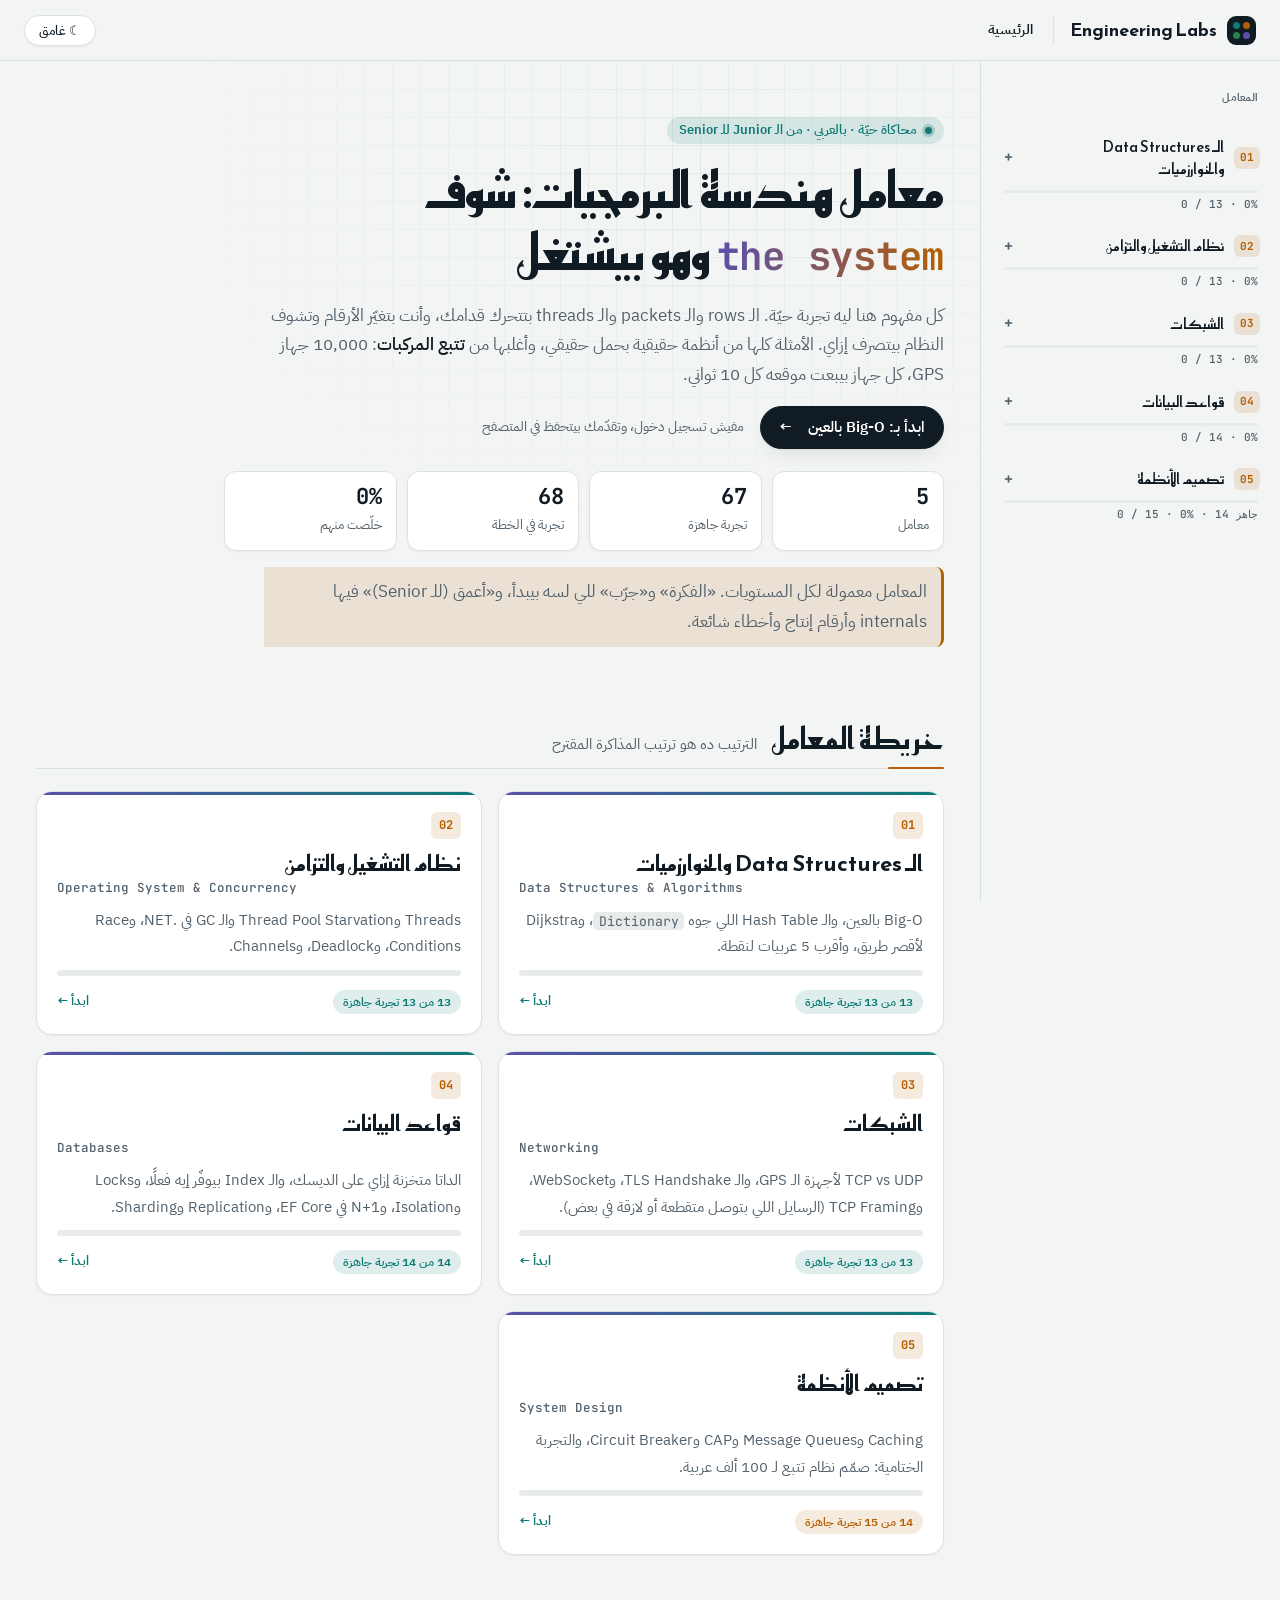
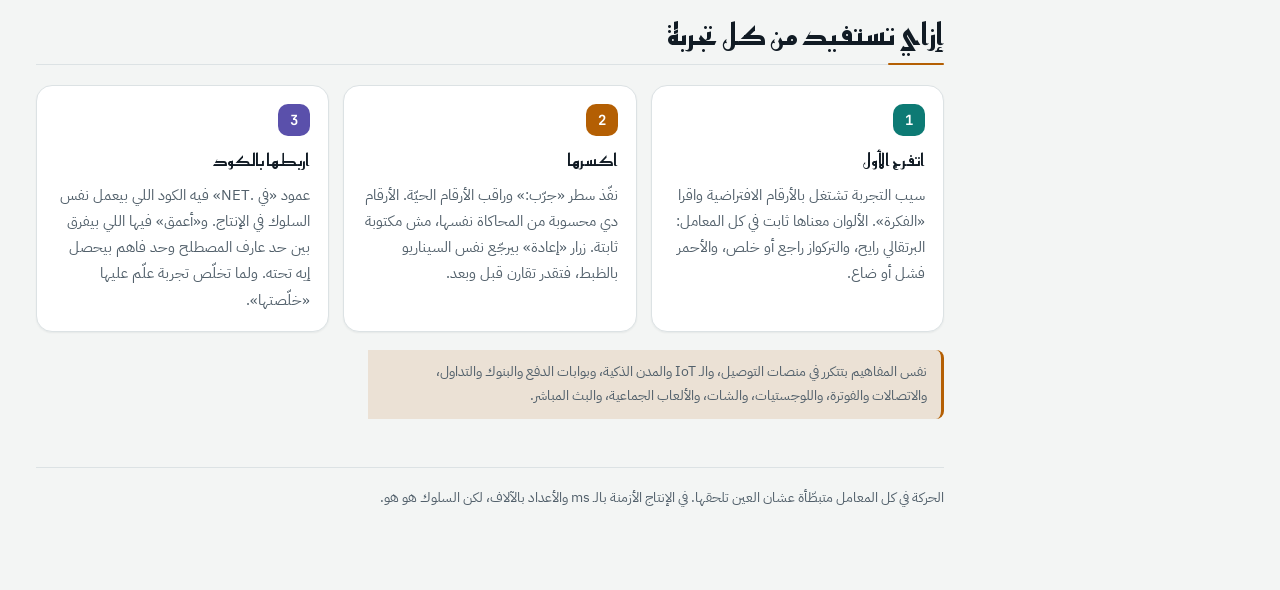
==== commit 0f791407: "test space" ====
--- a/index.html
+++ b/index.html
@@ -36,4 +36,5 @@
 <script src="shared/app.js"></script>
 <script>Lab.app.start()</script>
 </body>
+
 </html>
